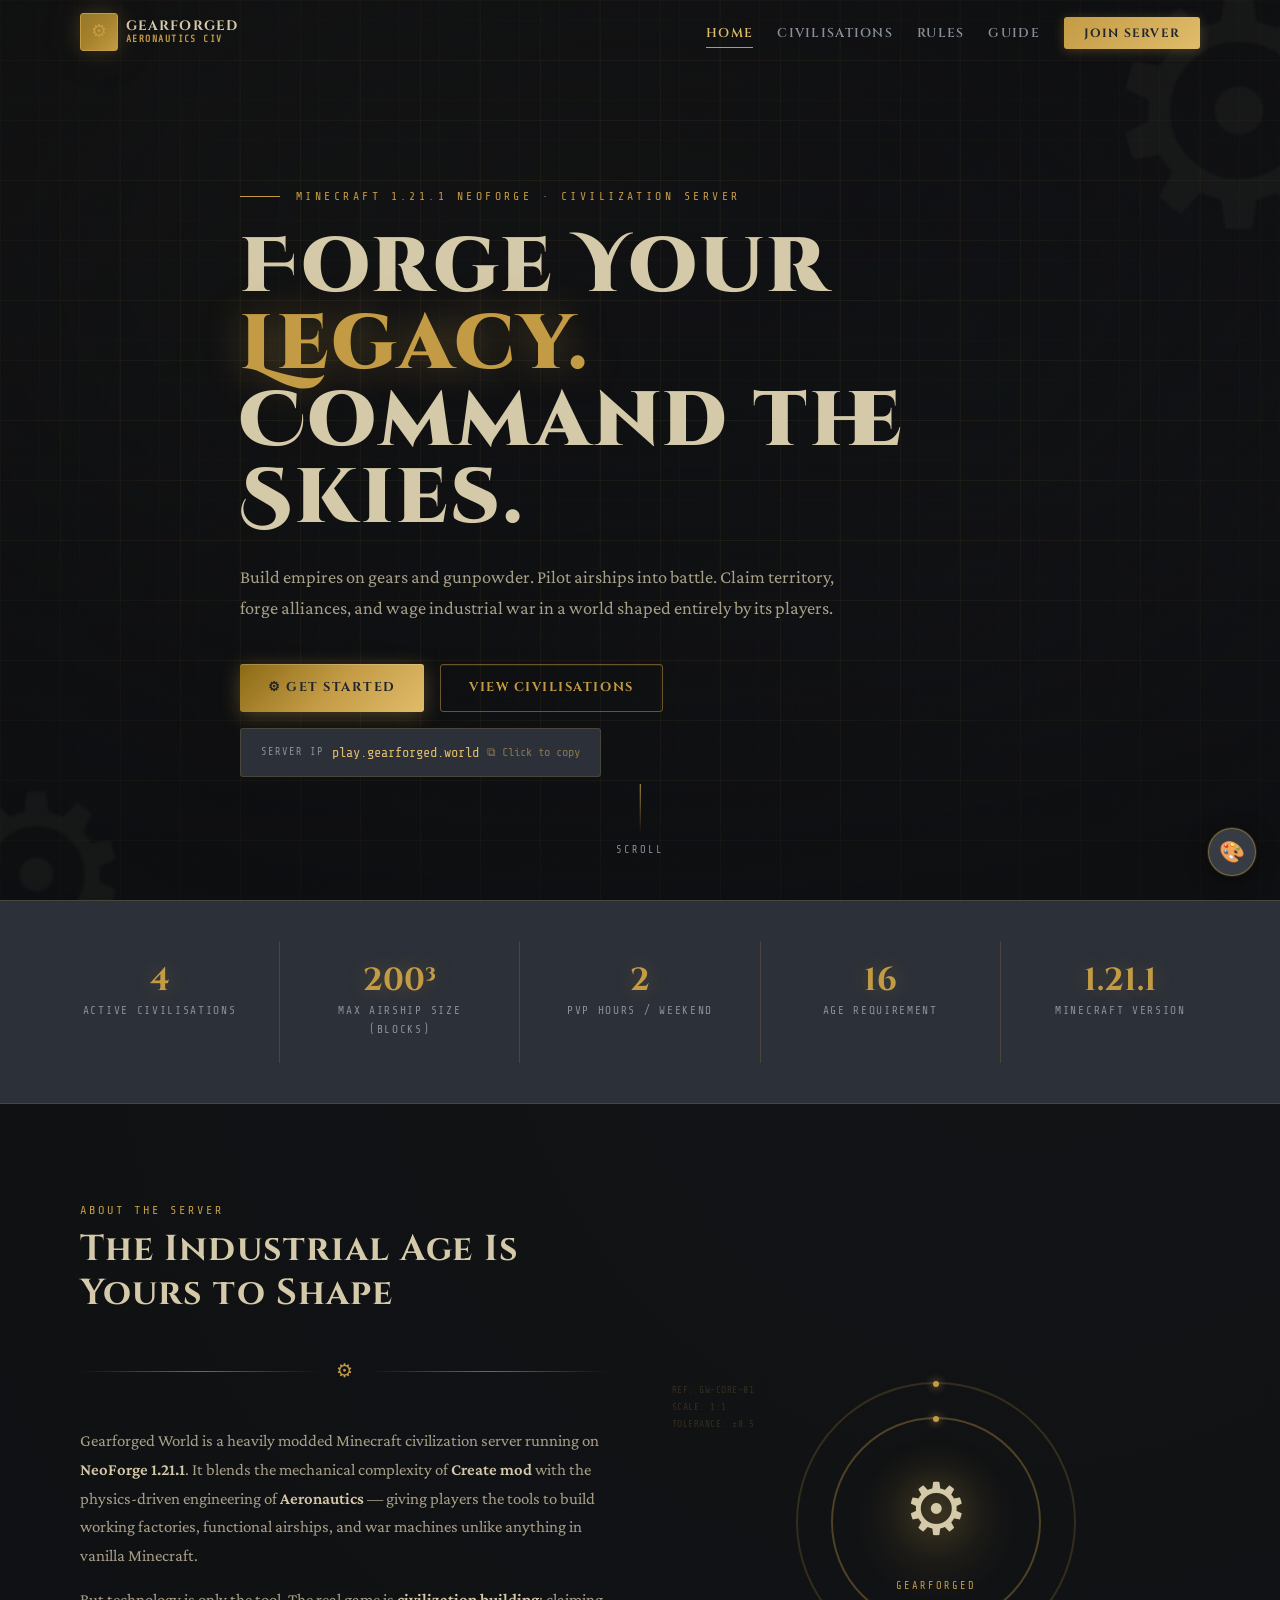
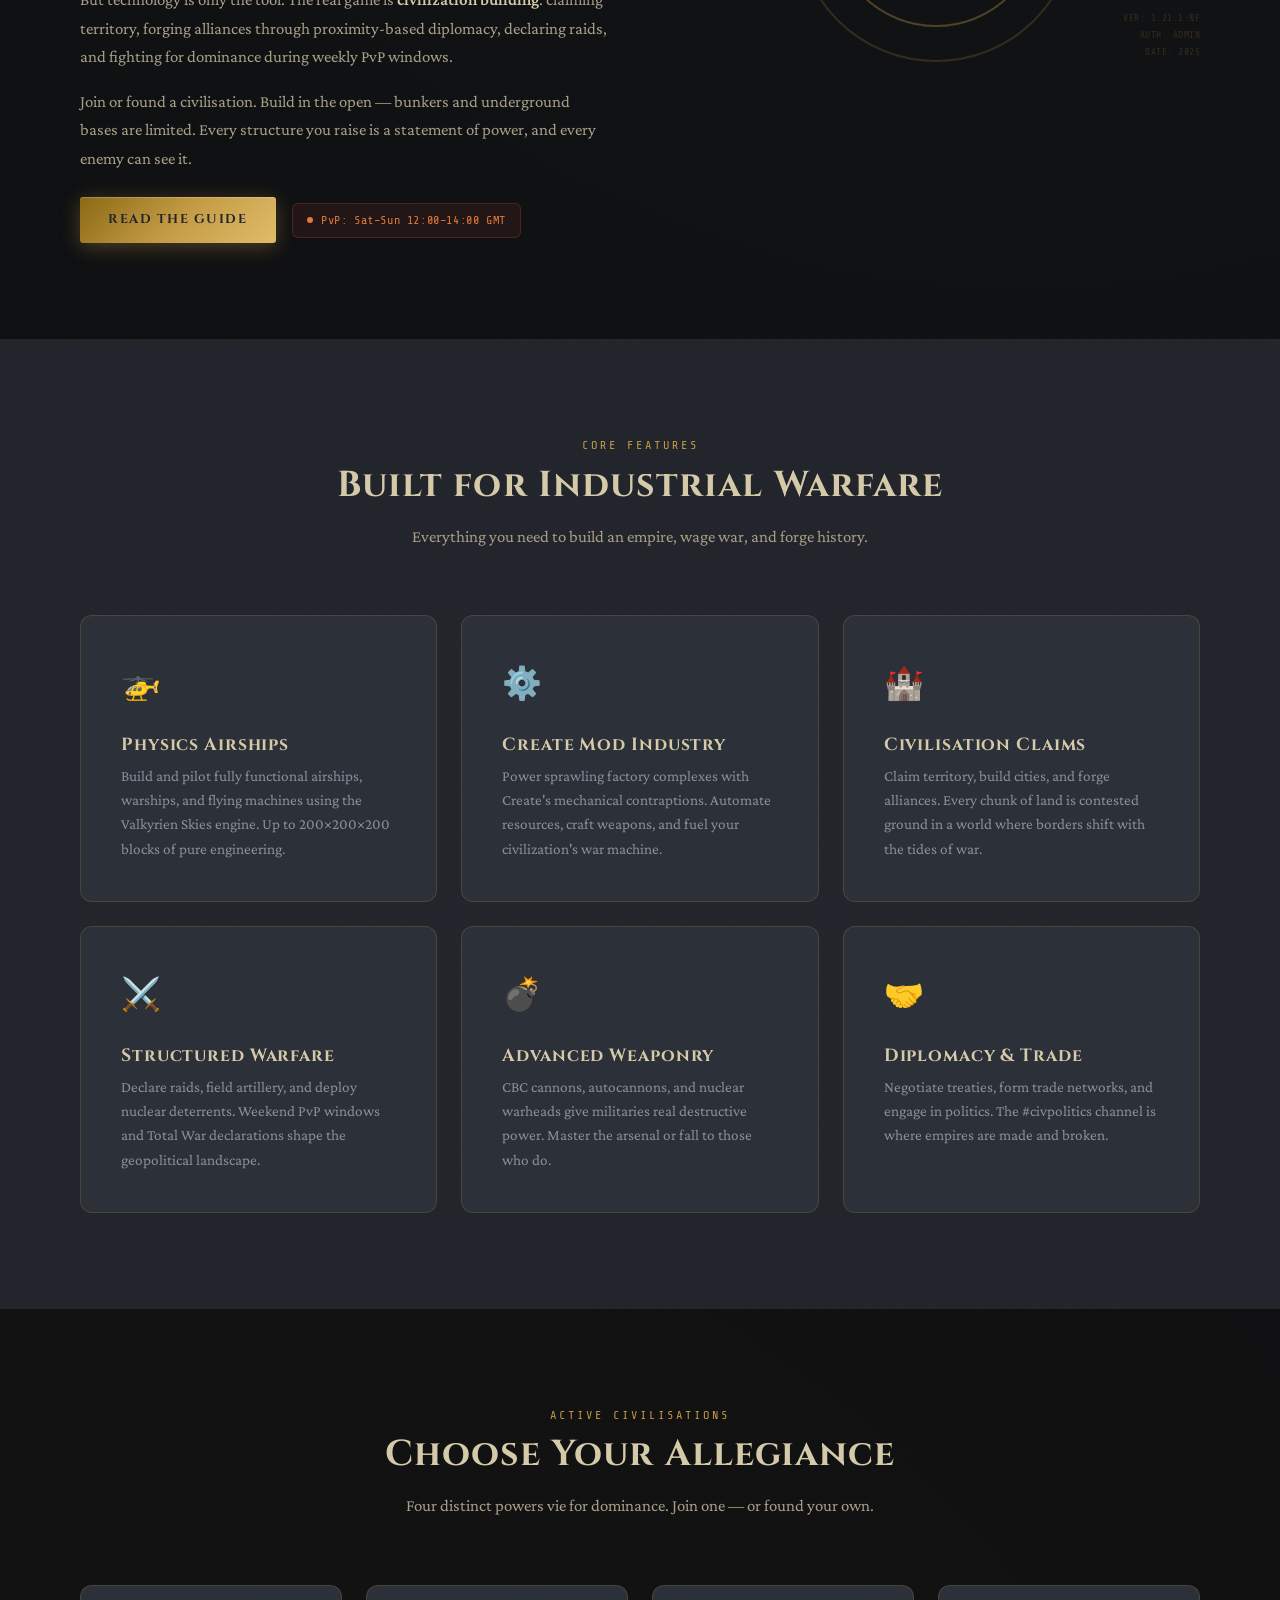
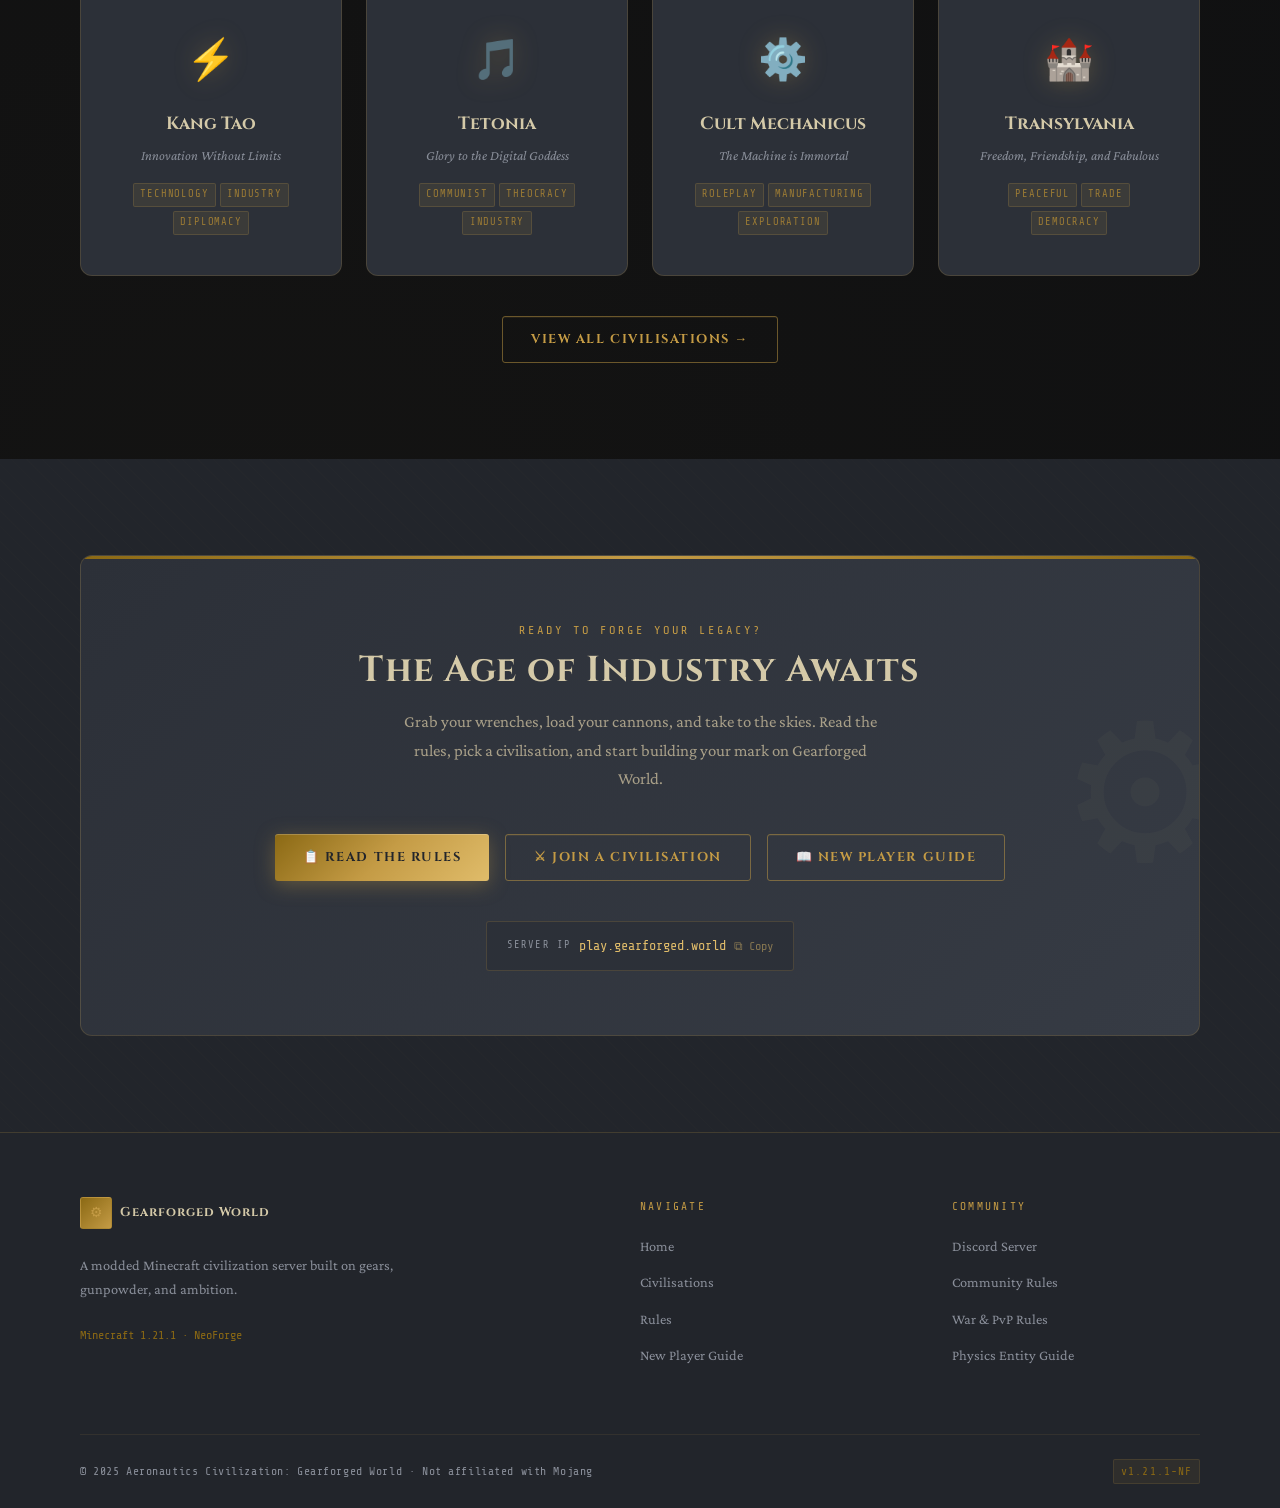
==== index.html @ 0f69bf46 "Fix civilization grid layout, view switching, and loading screen spinner bug" ====
<!doctype html>
<html lang="en">
  <head>
    <meta charset="UTF-8" />
    <meta name="viewport" content="width=device-width, initial-scale=1.0" />
    <meta
      name="description"
      content="Aeronautics Civilization: Gearforged World — A modded Minecraft server where empires rise on gears and gunpowder. Build airships, forge alliances, wage war."
    />
    <meta property="og:title" content="Gearforged World — Forge Your Legacy" />
    <meta
      property="og:description"
      content="A modded Minecraft civilization server. Build airships, claim territory, and shape the industrial age."
    />
    <title>Gearforged World — Forge Your Legacy</title>
    <link rel="stylesheet" href="css/style.css" />
    <style>
      /* =====================================================
       HOME-SPECIFIC STYLES
       ===================================================== */

      /* About section layout */
      .about-grid {
        display: grid;
        grid-template-columns: 1fr 1fr;
        gap: var(--space-2xl);
        align-items: center;
      }

      .about-text p {
        margin-bottom: var(--space-md);
      }

      .about-visual {
        position: relative;
        display: flex;
        align-items: center;
        justify-content: center;
      }

      /* Server emblem / logo placeholder */
      .server-emblem {
        width: 280px;
        height: 280px;
        position: relative;
      }

      .server-emblem__ring {
        width: 100%;
        height: 100%;
        border-radius: 50%;
        border: 2px solid var(--border);
        position: absolute;
        top: 0;
        left: 0;
        animation: emblemRotate 20s linear infinite;
      }

      .server-emblem__ring--outer {
        border-color: rgba(196, 155, 69, 0.2);
      }

      .server-emblem__ring--inner {
        width: 75%;
        height: 75%;
        top: 12.5%;
        left: 12.5%;
        border-color: rgba(196, 155, 69, 0.35);
        animation-direction: reverse;
        animation-duration: 14s;
      }

      /* Decorative tick marks on the ring */
      .server-emblem__ring::before {
        content: "";
        position: absolute;
        top: -3px;
        left: 50%;
        transform: translateX(-50%);
        width: 6px;
        height: 6px;
        border-radius: 50%;
        background: var(--brass);
        box-shadow: 0 0 8px var(--brass);
      }

      @keyframes emblemRotate {
        from {
          transform: rotate(0deg);
        }
        to {
          transform: rotate(360deg);
        }
      }

      .server-emblem__core {
        position: absolute;
        inset: 20%;
        background: radial-gradient(
          circle,
          rgba(196, 155, 69, 0.12) 0%,
          transparent 70%
        );
        border-radius: 50%;
        display: flex;
        align-items: center;
        justify-content: center;
        flex-direction: column;
        gap: var(--space-sm);
      }

      .server-emblem__icon {
        font-size: 4.5rem;
        filter: drop-shadow(0 0 20px rgba(196, 155, 69, 0.5));
        animation: iconFloat 4s ease-in-out infinite;
      }

      @keyframes iconFloat {
        0%,
        100% {
          transform: translateY(0);
        }
        50% {
          transform: translateY(-8px);
        }
      }

      .server-emblem__label {
        font-family: var(--font-mono);
        font-size: 0.65rem;
        letter-spacing: 0.2em;
        color: var(--brass);
        text-transform: uppercase;
      }

      /* Logo img if available */
      .logo-img-wrapper {
        position: absolute;
        inset: 20%;
        border-radius: 50%;
        overflow: hidden;
        display: none; /* shown via JS if logo.png is available */
      }

      .logo-img-wrapper img {
        width: 100%;
        height: 100%;
        object-fit: contain;
      }

      /* Blueprint background decoration */
      .blueprint-corner {
        position: absolute;
        font-family: var(--font-mono);
        font-size: 0.6rem;
        color: rgba(196, 155, 69, 0.2);
        letter-spacing: 0.05em;
        line-height: 1.8;
      }

      .blueprint-corner--tl {
        top: 0;
        left: 0;
        text-align: left;
      }
      .blueprint-corner--br {
        bottom: 0;
        right: 0;
        text-align: right;
      }

      /* CTA banner */
      .cta-banner {
        background: linear-gradient(135deg, var(--iron-mid), var(--iron-light));
        border: 1px solid var(--border);
        border-radius: var(--radius-lg);
        padding: var(--space-2xl);
        text-align: center;
        position: relative;
        overflow: hidden;
      }

      .cta-banner::before {
        content: "";
        position: absolute;
        top: 0;
        left: 0;
        right: 0;
        height: 3px;
        background: linear-gradient(
          90deg,
          var(--brass-dark),
          var(--brass),
          var(--brass-dark)
        );
      }

      .cta-banner__gear {
        position: absolute;
        font-size: 12rem;
        opacity: 0.03;
        right: -2rem;
        top: 50%;
        transform: translateY(-50%);
        pointer-events: none;
      }

      .cta-banner h2 {
        margin-bottom: var(--space-md);
      }
      .cta-banner p {
        margin: 0 auto var(--space-xl);
        max-width: 55ch;
      }

      .cta-actions {
        display: flex;
        gap: var(--space-md);
        justify-content: center;
        flex-wrap: wrap;
      }

      /* PvP time card */
      .pvp-badge {
        display: inline-flex;
        align-items: center;
        gap: var(--space-sm);
        background: rgba(139, 58, 42, 0.15);
        border: 1px solid rgba(139, 58, 42, 0.4);
        border-radius: var(--radius-md);
        padding: 0.4rem 0.9rem;
        font-family: var(--font-mono);
        font-size: 0.75rem;
        color: #e07b39;
        letter-spacing: 0.05em;
      }

      .pvp-badge::before {
        content: "";
        width: 6px;
        height: 6px;
        border-radius: 50%;
        background: #e07b39;
        animation: pvpPulse 1.5s ease-in-out infinite;
      }

      @keyframes pvpPulse {
        0%,
        100% {
          opacity: 1;
          box-shadow: 0 0 0 0 rgba(224, 123, 57, 0.4);
        }
        50% {
          opacity: 0.7;
          box-shadow: 0 0 0 6px rgba(224, 123, 57, 0);
        }
      }

      /* About grid responsive */
      @media (max-width: 900px) {
        .about-grid {
          grid-template-columns: 1fr;
        }

        .about-visual {
          order: -1;
        }

        .server-emblem {
          width: 200px;
          height: 200px;
        }
      }
    </style>
  </head>

  <body>
    <!-- =====================================================
       NAVIGATION
       ===================================================== -->
    <nav class="nav" role="navigation" aria-label="Main navigation">
      <div class="container nav__inner">
        <a
          href="index.html"
          class="nav__logo"
          aria-label="Gearforged World Home"
        >
          <div class="nav__logo-emblem" aria-hidden="true">⚙</div>
          <div class="nav__logo-text">
            Gearforged
            <span class="nav__logo-sub">Aeronautics Civ</span>
          </div>
        </a>

        <ul class="nav__links" role="list">
          <li><a href="index.html" class="nav__link">Home</a></li>
          <li><a href="civs.html" class="nav__link">Civilisations</a></li>
          <li><a href="rules.html" class="nav__link">Rules</a></li>
          <li><a href="guide.html" class="nav__link">Guide</a></li>
          <li>
            <a
              href="#"
              class="nav__cta nav__link"
              data-copy-ip="play.gearforged.world"
              >Join Server</a
            >
          </li>
        </ul>

        <button
          class="nav__hamburger"
          aria-label="Toggle mobile menu"
          aria-expanded="false"
        >
          <span></span><span></span><span></span>
        </button>
      </div>
    </nav>

    <!-- Mobile Menu -->
    <div class="nav__mobile" role="menu" aria-label="Mobile navigation">
      <ul
        role="list"
        style="
          list-style: none;
          display: flex;
          flex-direction: column;
          gap: 0.5rem;
        "
      >
        <li><a href="index.html" class="nav__link">Home</a></li>
        <li><a href="civs.html" class="nav__link">Civilisations</a></li>
        <li><a href="rules.html" class="nav__link">Rules</a></li>
        <li><a href="guide.html" class="nav__link">Guide</a></li>
      </ul>
      <a
        href="#"
        class="btn btn--primary"
        data-copy-ip="play.gearforged.world"
        style="margin-top: 0.5rem; width: fit-content"
      >
        ⚙ Join Server
      </a>
    </div>

    <!-- =====================================================
       HERO SECTION
       ===================================================== -->
    <section class="hero" aria-label="Hero section">
      <!-- Animated background -->
      <div class="hero__bg" aria-hidden="true"></div>

      <!-- Decorative gear silhouettes -->
      <div class="hero__gear hero__gear--1" aria-hidden="true">⚙</div>
      <div class="hero__gear hero__gear--2" aria-hidden="true">⚙</div>

      <div class="container">
        <div class="hero__content">
          <span class="hero__eyebrow"
            >Minecraft 1.21.1 NeoForge · Civilization Server</span
          >

          <h1 class="hero__title display-title">
            Forge Your
            <span class="line-brass">Legacy.</span>
            Command the Skies.
          </h1>

          <p class="hero__subtitle">
            Build empires on gears and gunpowder. Pilot airships into battle.
            Claim territory, forge alliances, and wage industrial war in a world
            shaped entirely by its players.
          </p>

          <div class="hero__actions">
            <a href="guide.html" class="btn btn--primary">⚙ Get Started</a>
            <a href="civs.html" class="btn btn--secondary"
              >View Civilisations</a
            >
          </div>

          <div
            class="hero__ip"
            data-copy-ip="play.gearforged.world"
            role="button"
            tabindex="0"
            aria-label="Click to copy server IP"
          >
            <span class="hero__ip-label">Server IP</span>
            play.gearforged.world
            <span style="opacity: 0.5; font-size: 0.75rem"
              >⧉ Click to copy</span
            >
          </div>
        </div>
      </div>

      <!-- Scroll indicator -->
      <div class="hero__scroll" aria-hidden="true">
        <div class="hero__scroll-line"></div>
        <span>Scroll</span>
      </div>
    </section>

    <!-- =====================================================
       STATS BAR
       ===================================================== -->
    <div class="stats-bar" aria-label="Server statistics">
      <div class="container--wide">
        <div class="stats-bar__grid">
          <div class="stats-bar__item">
            <span class="stats-bar__value" data-counter="4" data-suffix=""
              >4</span
            >
            <span class="stats-bar__label">Active Civilisations</span>
          </div>
          <div class="stats-bar__item">
            <span class="stats-bar__value" data-counter="200" data-suffix="³"
              >200³</span
            >
            <span class="stats-bar__label">Max Airship Size (blocks)</span>
          </div>
          <div class="stats-bar__item">
            <span class="stats-bar__value" data-counter="2" data-suffix=""
              >2</span
            >
            <span class="stats-bar__label">PvP Hours / Weekend</span>
          </div>
          <div class="stats-bar__item">
            <span class="stats-bar__value" data-counter="16">16+</span>
            <span class="stats-bar__label">Age Requirement</span>
          </div>
          <div class="stats-bar__item">
            <span class="stats-bar__value" data-counter="1" data-suffix=".21.1"
              >1.21.1</span
            >
            <span class="stats-bar__label">Minecraft Version</span>
          </div>
        </div>
      </div>
    </div>

    <!-- =====================================================
       ABOUT SECTION
       ===================================================== -->
    <section class="section" id="about" aria-labelledby="about-heading">
      <div class="container">
        <div class="about-grid">
          <div class="about-text reveal">
            <span class="section-eyebrow">About the Server</span>
            <h2 id="about-heading">The Industrial Age Is Yours to Shape</h2>
            <div class="brass-divider">
              <span class="brass-divider-icon">⚙</span>
            </div>
            <p>
              Gearforged World is a heavily modded Minecraft civilization server
              running on
              <strong>NeoForge 1.21.1</strong>. It blends the mechanical
              complexity of <strong>Create mod</strong> with the physics-driven
              engineering of <strong>Aeronautics</strong> — giving players the
              tools to build working factories, functional airships, and war
              machines unlike anything in vanilla Minecraft.
            </p>
            <p>
              But technology is only the tool. The real game is
              <strong>civilization building</strong>: claiming territory,
              forging alliances through proximity-based diplomacy, declaring
              raids, and fighting for dominance during weekly PvP windows.
            </p>
            <p>
              Join or found a civilisation. Build in the open — bunkers and
              underground bases are limited. Every structure you raise is a
              statement of power, and every enemy can see it.
            </p>
            <div
              style="
                display: flex;
                gap: var(--space-md);
                flex-wrap: wrap;
                margin-top: var(--space-lg);
                align-items: center;
              "
            >
              <a href="guide.html" class="btn btn--primary">Read the Guide</a>
              <span class="pvp-badge">PvP: Sat–Sun 12:00–14:00 GMT</span>
            </div>
          </div>

          <div class="about-visual reveal">
            <!-- Logo placeholder — replaces with img if logo.png exists -->
            <div
              class="server-emblem"
              role="img"
              aria-label="Gearforged World emblem"
            >
              <div
                class="server-emblem__ring server-emblem__ring--outer"
                aria-hidden="true"
              ></div>
              <div
                class="server-emblem__ring server-emblem__ring--inner"
                aria-hidden="true"
              ></div>
              <div class="server-emblem__core">
                <!-- Try to load logo.png; fallback to text emblem -->
                <div class="logo-img-wrapper" id="logo-img-wrapper">
                  <img
                    src="assets/images/logo.png"
                    alt="Gearforged World Logo"
                    id="logo-img"
                  />
                </div>
                <span class="server-emblem__icon" aria-hidden="true">⚙</span>
                <span class="server-emblem__label">Gearforged</span>
              </div>
            </div>

            <!-- Blueprint corner annotations -->
            <div
              class="blueprint-corner blueprint-corner--tl"
              aria-hidden="true"
            >
              REF: GW-CORE-01<br />
              SCALE: 1:1<br />
              TOLERANCE: ±0.5
            </div>
            <div
              class="blueprint-corner blueprint-corner--br"
              aria-hidden="true"
            >
              VER: 1.21.1-NF<br />
              AUTH: ADMIN<br />
              DATE: 2025
            </div>
          </div>
        </div>
      </div>
    </section>

    <!-- =====================================================
       FEATURES GRID
       ===================================================== -->
    <section class="section section--dark" aria-labelledby="features-heading">
      <div class="container">
        <div class="section-header reveal">
          <span class="section-eyebrow">Core Features</span>
          <h2 id="features-heading">Built for Industrial Warfare</h2>
          <p style="margin: 0 auto">
            Everything you need to build an empire, wage war, and forge history.
          </p>
        </div>

        <div
          class="features-grid"
          id="features-grid"
          aria-label="Server features"
        >
          <!-- Populated from server-data.json via JS below -->
          <!-- Fallback static content for no-JS -->
          <noscript>
            <div class="feature-card">
              <span class="feature-card__icon">🚁</span>
              <h3 class="feature-card__title">Physics Airships</h3>
              <p class="feature-card__desc">
                Build and pilot functional airships up to 200³ blocks.
              </p>
            </div>
          </noscript>
        </div>
      </div>
    </section>

    <!-- =====================================================
       CIVILISATIONS PREVIEW
       ===================================================== -->
    <section class="section" aria-labelledby="civs-heading">
      <div class="container">
        <div class="section-header reveal">
          <span class="section-eyebrow">Active Civilisations</span>
          <h2 id="civs-heading">Choose Your Allegiance</h2>
          <p style="margin: 0 auto">
            Four distinct powers vie for dominance. Join one — or found your
            own.
          </p>
        </div>

        <div
          class="civs-preview"
          id="civs-preview"
          aria-label="Civilisation preview"
        >
          <!-- Populated via JS -->
        </div>

        <div
          style="text-align: center; margin-top: var(--space-xl)"
          class="reveal"
        >
          <a href="civs.html" class="btn btn--secondary"
            >View All Civilisations →</a
          >
        </div>
      </div>
    </section>

    <!-- =====================================================
       CTA BANNER
       ===================================================== -->
    <section class="section section--dark" aria-label="Call to action">
      <div class="container reveal">
        <div class="cta-banner">
          <div class="cta-banner__gear" aria-hidden="true">⚙</div>
          <span class="section-eyebrow">Ready to Forge Your Legacy?</span>
          <h2>The Age of Industry Awaits</h2>
          <p>
            Grab your wrenches, load your cannons, and take to the skies. Read
            the rules, pick a civilisation, and start building your mark on
            Gearforged World.
          </p>
          <div class="cta-actions">
            <a href="rules.html" class="btn btn--primary">📋 Read the Rules</a>
            <a href="civs.html" class="btn btn--secondary"
              >⚔ Join a Civilisation</a
            >
            <a href="guide.html" class="btn btn--secondary"
              >📖 New Player Guide</a
            >
          </div>
          <div style="margin-top: var(--space-xl)">
            <div
              class="hero__ip"
              data-copy-ip="play.gearforged.world"
              role="button"
              tabindex="0"
              style="margin: 0 auto; display: inline-flex"
              aria-label="Click to copy server IP"
            >
              <span class="hero__ip-label">Server IP</span>
              play.gearforged.world
              <span style="opacity: 0.5; font-size: 0.75rem">⧉ Copy</span>
            </div>
          </div>
        </div>
      </div>
    </section>

    <!-- =====================================================
       FOOTER
       ===================================================== -->
    <footer class="footer" role="contentinfo">
      <div class="container">
        <div class="footer__grid">
          <div class="footer__brand">
            <a
              href="index.html"
              class="footer__logo"
              aria-label="Gearforged World Home"
            >
              <div class="footer__logo-emblem" aria-hidden="true">⚙</div>
              <span class="footer__logo-text">Gearforged World</span>
            </a>
            <p>
              A modded Minecraft civilization server built on gears, gunpowder,
              and ambition.
            </p>
            <p
              style="
                font-family: var(--font-mono);
                font-size: 0.75rem;
                color: var(--brass-dark);
              "
            >
              Minecraft 1.21.1 · NeoForge
            </p>
          </div>

          <nav aria-label="Footer navigation">
            <div class="footer__col-title">Navigate</div>
            <ul class="footer__links">
              <li><a href="index.html">Home</a></li>
              <li><a href="civs.html">Civilisations</a></li>
              <li><a href="rules.html">Rules</a></li>
              <li><a href="guide.html">New Player Guide</a></li>
            </ul>
          </nav>

          <div>
            <div class="footer__col-title">Community</div>
            <ul class="footer__links">
              <li>
                <a
                  href="https://discord.gg/gearforged"
                  target="_blank"
                  rel="noopener"
                  >Discord Server</a
                >
              </li>
              <li><a href="rules.html#cat-discord">Community Rules</a></li>
              <li><a href="rules.html#cat-war">War & PvP Rules</a></li>
              <li><a href="guide.html#physics">Physics Entity Guide</a></li>
            </ul>
          </div>
        </div>

        <div class="footer__bottom">
          <span class="footer__copyright">
            © 2025 Aeronautics Civilization: Gearforged World · Not affiliated
            with Mojang
          </span>
          <span class="footer__version">v1.21.1-NF</span>
        </div>
      </div>
    </footer>

    <!-- Scripts — theme MUST load first to prevent colour flash -->
    <script src="js/theme.js"></script>
    <script src="js/main.js"></script>
    <script>
      // =========================================================
      // HOME-SPECIFIC: Load features + civ previews from JSON
      // =========================================================
      (async () => {
        try {
          const res = await fetch("data/server-data.json");
          const data = await res.json();

          // --- Features grid ---
          const grid = document.getElementById("features-grid");
          if (grid) {
            grid.innerHTML = ""; // Clear fallback
            data.features.forEach((feat, i) => {
              const card = document.createElement("div");
              card.className = "feature-card reveal";
              card.style.transitionDelay = `${i * 0.08}s`;
              card.innerHTML = `
              <span class="feature-card__icon" aria-hidden="true">${feat.icon}</span>
              <h3 class="feature-card__title">${feat.title}</h3>
              <p class="feature-card__desc">${feat.description}</p>
            `;
              grid.appendChild(card);
            });
          }

          // --- Civ previews ---
          const preview = document.getElementById("civs-preview");
          if (preview) {
            data.civilizations.forEach((civ, i) => {
              const tagsHtml = (civ.tags || [])
                .slice(0, 3)
                .map((t) => `<span class="tag">${t}</span>`)
                .join("");
              const card = document.createElement("a");
              card.href = `civs.html#civ-${civ.id}`;
              card.className = "civ-preview-card reveal";
              card.style.transitionDelay = `${i * 0.1}s`;
              card.style.textDecoration = "none";
              card.innerHTML = `
              <div class="civ-preview-card__glow" style="background:linear-gradient(90deg,${civ.accentColor},${civ.color})"></div>
              <span class="civ-preview-card__emblem" aria-hidden="true">${civ.emblem}</span>
              <div class="civ-preview-card__name">${civ.name}</div>
              <div class="civ-preview-card__tagline">${civ.tagline}</div>
              <div class="civ-preview-card__tags">${tagsHtml}</div>
            `;
              preview.appendChild(card);
            });
          }

          // Re-run reveal observer for dynamically added elements
          const newRevealEls = document.querySelectorAll(
            ".reveal:not([data-observed])",
          );
          newRevealEls.forEach((el) => el.setAttribute("data-observed", "1"));
          // Trigger IntersectionObserver manually
          if (window.IntersectionObserver) {
            const obs = new IntersectionObserver(
              (entries) => {
                entries.forEach((entry) => {
                  if (entry.isIntersecting) {
                    entry.target.classList.add("visible");
                    obs.unobserve(entry.target);
                  }
                });
              },
              { threshold: 0.1, rootMargin: "0px 0px -40px 0px" },
            );
            newRevealEls.forEach((el) => obs.observe(el));
          }

          // Check if logo.png exists
          const logoImg = document.getElementById("logo-img");
          const logoWrapper = document.getElementById("logo-img-wrapper");
          const emblemIcon = document.querySelector(".server-emblem__icon");
          const emblemLabel = document.querySelector(".server-emblem__label");
          if (logoImg && logoWrapper) {
            logoImg.addEventListener("load", () => {
              logoWrapper.style.display = "block";
              if (emblemIcon) emblemIcon.style.display = "none";
              if (emblemLabel) emblemLabel.style.display = "none";
            });
            logoImg.addEventListener("error", () => {
              logoWrapper.style.display = "none";
            });
          }
        } catch (err) {
          console.error("Failed to load homepage data:", err);
        }
      })();
    </script>
  </body>
</html>
---- css/style.css ----
/* ============================================================
   GEARFORGED WORLD — Main Stylesheet
   Aesthetic: Dark Industrial / Steampunk / Dieselpunk
   Primary Accent: Brass #C49B45
   ============================================================ */

/* --- Google Fonts Import --- */
@import url("https://fonts.googleapis.com/css2?family=Cinzel+Decorative:wght@400;700;900&family=Cinzel:wght@400;600;700&family=Crimson+Pro:ital,wght@0,300;0,400;0,600;1,300;1,400&family=Share+Tech+Mono&display=swap");

/* ============================================================
   CSS CUSTOM PROPERTIES (Design Tokens)
   ============================================================ */
:root {
  /* --- Core Colours --- */
  --brass: #c49b45;
  --brass-light: #e0bc6a;
  --brass-dark: #8b6914;
  --brass-muted: #9a7a35;
  --copper: #b87333;
  --rust: #8b3a2a;
  --steel: #5a6472;
  --steel-light: #7a8898;
  --iron-dark: #1a1c20;
  --iron: #22252b;
  --iron-mid: #2c3038;
  --iron-light: #363b44;
  --soot: #0e0f11;
  --smoke: #4a4f5a;
  --ash: #8a8f9a;
  --parchment: #d4c9a8;
  --parchment-dim: #a89f88;

  /* --- Semantic Colours --- */
  --bg-primary: var(--soot);
  --bg-secondary: var(--iron);
  --bg-card: var(--iron-mid);
  --bg-elevated: var(--iron-light);
  --text-primary: var(--parchment);
  --text-secondary: var(--parchment-dim);
  --text-muted: var(--ash);
  --accent: var(--brass);
  --accent-glow: rgba(196, 155, 69, 0.35);
  --accent-glow-strong: rgba(196, 155, 69, 0.6);
  --border: rgba(196, 155, 69, 0.2);
  --border-strong: rgba(196, 155, 69, 0.5);

  /* --- Typography --- */
  --font-display: "Cinzel Decorative", serif;
  --font-heading: "Cinzel", serif;
  --font-body: "Crimson Pro", serif;
  --font-mono: "Share Tech Mono", monospace;

  /* --- Spacing --- */
  --space-xs: 0.25rem;
  --space-sm: 0.5rem;
  --space-md: 1rem;
  --space-lg: 1.5rem;
  --space-xl: 2.5rem;
  --space-2xl: 4rem;
  --space-3xl: 6rem;

  /* --- Radii --- */
  --radius-sm: 3px;
  --radius-md: 6px;
  --radius-lg: 12px;

  /* --- Transitions --- */
  --transition-fast: 150ms ease;
  --transition-base: 300ms ease;
  --transition-slow: 500ms ease;

  /* --- Shadows --- */
  --shadow-brass:
    0 0 20px rgba(196, 155, 69, 0.25), 0 0 60px rgba(196, 155, 69, 0.08);
  --shadow-card:
    0 4px 24px rgba(0, 0, 0, 0.5), 0 1px 0 rgba(196, 155, 69, 0.1) inset;
  --shadow-inset:
    inset 0 1px 0 rgba(196, 155, 69, 0.15), inset 0 -1px 0 rgba(0, 0, 0, 0.3);

  /* --- Nav height --- */
  --nav-height: 64px;
}

/* ============================================================
   RESET & BASE
   ============================================================ */
*,
*::before,
*::after {
  box-sizing: border-box;
  margin: 0;
  padding: 0;
}

html {
  scroll-behavior: smooth;
  font-size: 16px;
}

body {
  background-color: var(--bg-primary);
  color: var(--text-primary);
  font-family: var(--font-body);
  font-size: 1.05rem;
  line-height: 1.7;
  overflow-x: hidden;
  /* Subtle riveted metal texture via repeating gradients */
  background-image:
    radial-gradient(
      circle at 20% 80%,
      rgba(196, 155, 69, 0.03) 0%,
      transparent 50%
    ),
    radial-gradient(
      circle at 80% 20%,
      rgba(90, 100, 114, 0.05) 0%,
      transparent 50%
    );
}

/* Riveted metal panel texture overlay */
body::before {
  content: "";
  position: fixed;
  inset: 0;
  background-image:
    repeating-linear-gradient(
      0deg,
      transparent,
      transparent 39px,
      rgba(196, 155, 69, 0.03) 39px,
      rgba(196, 155, 69, 0.03) 40px
    ),
    repeating-linear-gradient(
      90deg,
      transparent,
      transparent 39px,
      rgba(196, 155, 69, 0.03) 39px,
      rgba(196, 155, 69, 0.03) 40px
    );
  pointer-events: none;
  z-index: 0;
}

/* Ensure content sits above texture */
body > * {
  position: relative;
  z-index: 1;
}

/* ============================================================
   SCROLLBAR
   ============================================================ */
::-webkit-scrollbar {
  width: 8px;
}
::-webkit-scrollbar-track {
  background: var(--iron);
}
::-webkit-scrollbar-thumb {
  background: var(--brass-dark);
  border-radius: 4px;
}
::-webkit-scrollbar-thumb:hover {
  background: var(--brass);
}

/* ============================================================
   TYPOGRAPHY
   ============================================================ */
h1,
h2,
h3,
h4,
h5,
h6 {
  font-family: var(--font-heading);
  color: var(--text-primary);
  line-height: 1.2;
  letter-spacing: 0.03em;
}

.display-title {
  font-family: var(--font-display);
  letter-spacing: 0.05em;
}

h1 {
  font-size: clamp(2rem, 5vw, 3.5rem);
}
h2 {
  font-size: clamp(1.5rem, 3vw, 2.25rem);
}
h3 {
  font-size: clamp(1.1rem, 2vw, 1.5rem);
}
h4 {
  font-size: 1.1rem;
}

p {
  color: var(--text-secondary);
  max-width: 70ch;
}

a {
  color: var(--brass);
  text-decoration: none;
  transition: color var(--transition-fast);
}
a:hover {
  color: var(--brass-light);
}

strong {
  color: var(--text-primary);
  font-weight: 600;
}
code {
  font-family: var(--font-mono);
  background: var(--iron-light);
  padding: 0.1em 0.4em;
  border-radius: var(--radius-sm);
  font-size: 0.9em;
  color: var(--brass-light);
}

/* Brass accent text */
.accent {
  color: var(--accent);
}
.accent-glow {
  color: var(--brass-light);
  text-shadow: 0 0 20px var(--accent-glow-strong);
}

/* ============================================================
   LAYOUT UTILITIES
   ============================================================ */
.container {
  max-width: 1200px;
  margin: 0 auto;
  padding: 0 var(--space-xl);
}

.container--wide {
  max-width: 1400px;
  margin: 0 auto;
  padding: 0 var(--space-xl);
}

.section {
  padding: var(--space-3xl) 0;
}

.section--dark {
  background: var(--bg-secondary);
  position: relative;
}

.section--dark::before {
  content: "";
  position: absolute;
  inset: 0;
  background: repeating-linear-gradient(
    45deg,
    transparent,
    transparent 10px,
    rgba(196, 155, 69, 0.01) 10px,
    rgba(196, 155, 69, 0.01) 11px
  );
  pointer-events: none;
}

.section-header {
  text-align: center;
  margin-bottom: var(--space-2xl);
}

.section-header h2 {
  margin-bottom: var(--space-md);
}

.section-eyebrow {
  font-family: var(--font-mono);
  font-size: 0.75rem;
  letter-spacing: 0.25em;
  text-transform: uppercase;
  color: var(--brass);
  display: block;
  margin-bottom: var(--space-sm);
}

/* Decorative divider */
.brass-divider {
  display: flex;
  align-items: center;
  gap: var(--space-md);
  margin: var(--space-xl) 0;
}

.brass-divider::before,
.brass-divider::after {
  content: "";
  flex: 1;
  height: 1px;
  background: linear-gradient(
    90deg,
    transparent,
    var(--brass-dark),
    transparent
  );
}

.brass-divider-icon {
  color: var(--brass);
  font-size: 1.2rem;
}

/* ============================================================
   NAVIGATION
   ============================================================ */
.nav {
  position: fixed;
  top: 0;
  left: 0;
  right: 0;
  height: var(--nav-height);
  z-index: 1000;
  display: flex;
  align-items: center;
  transition:
    background var(--transition-base),
    backdrop-filter var(--transition-base);
}

.nav.scrolled {
  background: rgba(14, 15, 17, 0.9);
  backdrop-filter: blur(16px) saturate(180%);
  border-bottom: 1px solid var(--border);
  box-shadow: 0 4px 32px rgba(0, 0, 0, 0.4);
}

.nav__inner {
  display: flex;
  align-items: center;
  justify-content: space-between;
  width: 100%;
}

/* Logo */
.nav__logo {
  display: flex;
  align-items: center;
  gap: var(--space-sm);
  text-decoration: none;
}

.nav__logo-emblem {
  width: 38px;
  height: 38px;
  background: linear-gradient(135deg, var(--brass-dark), var(--brass));
  border-radius: var(--radius-sm);
  display: flex;
  align-items: center;
  justify-content: center;
  font-size: 1.1rem;
  border: 1px solid var(--brass);
  box-shadow: var(--shadow-brass);
  transition: box-shadow var(--transition-base);
  position: relative;
  overflow: hidden;
}

.nav__logo-emblem::after {
  content: "";
  position: absolute;
  inset: 0;
  background: linear-gradient(
    135deg,
    rgba(255, 255, 255, 0.1) 0%,
    transparent 50%
  );
}

.nav__logo:hover .nav__logo-emblem {
  box-shadow:
    0 0 25px rgba(196, 155, 69, 0.5),
    0 0 60px rgba(196, 155, 69, 0.15);
}

.nav__logo-text {
  font-family: var(--font-heading);
  font-size: 0.85rem;
  font-weight: 700;
  letter-spacing: 0.08em;
  text-transform: uppercase;
  color: var(--text-primary);
  line-height: 1.1;
}

.nav__logo-sub {
  font-family: var(--font-mono);
  font-size: 0.6rem;
  color: var(--brass);
  letter-spacing: 0.15em;
  text-transform: uppercase;
  display: block;
}

/* Nav links */
.nav__links {
  display: flex;
  align-items: center;
  gap: var(--space-lg);
  list-style: none;
}

.nav__link {
  font-family: var(--font-heading);
  font-size: 0.8rem;
  font-weight: 600;
  letter-spacing: 0.1em;
  text-transform: uppercase;
  color: var(--text-muted);
  text-decoration: none;
  padding: var(--space-xs) 0;
  position: relative;
  transition: color var(--transition-fast);
}

.nav__link::after {
  content: "";
  position: absolute;
  bottom: -2px;
  left: 0;
  right: 100%;
  height: 1px;
  background: var(--brass);
  transition: right var(--transition-base);
}

.nav__link:hover,
.nav__link.active {
  color: var(--brass-light);
}

.nav__link:hover::after,
.nav__link.active::after {
  right: 0;
}

/* Nav CTA */
.nav__cta {
  font-family: var(--font-heading);
  font-size: 0.75rem;
  letter-spacing: 0.1em;
  text-transform: uppercase;
  color: var(--iron) !important;
  background: linear-gradient(135deg, var(--brass), var(--brass-light));
  padding: 0.5rem 1.25rem;
  border-radius: var(--radius-sm);
  font-weight: 700;
  transition: all var(--transition-base) !important;
  box-shadow: 0 2px 12px rgba(196, 155, 69, 0.3);
}

.nav__cta:hover {
  box-shadow: 0 4px 24px rgba(196, 155, 69, 0.5) !important;
  transform: translateY(-1px);
}

.nav__cta::after {
  display: none !important;
}

/* Mobile hamburger */
.nav__hamburger {
  display: none;
  flex-direction: column;
  gap: 5px;
  background: none;
  border: none;
  cursor: pointer;
  padding: 4px;
}

.nav__hamburger span {
  display: block;
  width: 24px;
  height: 2px;
  background: var(--brass);
  border-radius: 2px;
  transition:
    transform var(--transition-base),
    opacity var(--transition-base);
}

.nav__hamburger.open span:nth-child(1) {
  transform: translateY(7px) rotate(45deg);
}
.nav__hamburger.open span:nth-child(2) {
  opacity: 0;
}
.nav__hamburger.open span:nth-child(3) {
  transform: translateY(-7px) rotate(-45deg);
}

/* Mobile nav menu */
.nav__mobile {
  display: none;
  position: fixed;
  top: var(--nav-height);
  left: 0;
  right: 0;
  background: rgba(14, 15, 17, 0.97);
  backdrop-filter: blur(20px);
  border-bottom: 1px solid var(--border);
  padding: var(--space-lg) var(--space-xl);
  z-index: 999;
  flex-direction: column;
  gap: var(--space-md);
}

.nav__mobile.open {
  display: flex;
}

.nav__mobile .nav__link {
  font-size: 0.95rem;
  padding: var(--space-sm) 0;
}

/* ============================================================
   BUTTONS
   ============================================================ */
.btn {
  display: inline-flex;
  align-items: center;
  gap: var(--space-sm);
  font-family: var(--font-heading);
  font-size: 0.8rem;
  font-weight: 700;
  letter-spacing: 0.12em;
  text-transform: uppercase;
  padding: 0.75rem 1.75rem;
  border-radius: var(--radius-sm);
  border: none;
  cursor: pointer;
  text-decoration: none;
  transition: all var(--transition-base);
  position: relative;
  overflow: hidden;
}

.btn::before {
  content: "";
  position: absolute;
  inset: 0;
  background: linear-gradient(
    135deg,
    rgba(255, 255, 255, 0.1) 0%,
    transparent 50%
  );
  opacity: 0;
  transition: opacity var(--transition-fast);
}

.btn:hover::before {
  opacity: 1;
}

/* Primary button - Brass */
.btn--primary {
  background: linear-gradient(
    135deg,
    var(--brass-dark),
    var(--brass),
    var(--brass-light)
  );
  color: var(--iron);
  box-shadow:
    0 4px 20px rgba(196, 155, 69, 0.35),
    inset 0 1px 0 rgba(255, 255, 255, 0.2);
}

.btn--primary:hover {
  color: var(--iron);
  transform: translateY(-2px);
  box-shadow:
    0 8px 32px rgba(196, 155, 69, 0.5),
    inset 0 1px 0 rgba(255, 255, 255, 0.2);
}

/* Secondary button - Ghost */
.btn--secondary {
  background: transparent;
  color: var(--brass);
  border: 1px solid var(--border-strong);
  box-shadow: inset 0 1px 0 rgba(196, 155, 69, 0.1);
}

.btn--secondary:hover {
  color: var(--brass-light);
  border-color: var(--brass);
  background: rgba(196, 155, 69, 0.08);
  transform: translateY(-2px);
  box-shadow:
    0 4px 20px rgba(196, 155, 69, 0.15),
    inset 0 1px 0 rgba(196, 155, 69, 0.1);
}

/* ============================================================
   CARDS
   ============================================================ */
.card {
  background: var(--bg-card);
  border: 1px solid var(--border);
  border-radius: var(--radius-lg);
  padding: var(--space-xl);
  position: relative;
  overflow: hidden;
  transition: all var(--transition-base);
  box-shadow: var(--shadow-card);
}

/* Riveted corner decoration */
.card::before {
  content: "";
  position: absolute;
  top: 0;
  left: 0;
  right: 0;
  height: 3px;
  background: linear-gradient(
    90deg,
    var(--brass-dark),
    var(--brass),
    var(--brass-dark)
  );
  opacity: 0;
  transition: opacity var(--transition-base);
}

.card:hover {
  border-color: var(--border-strong);
  transform: translateY(-4px);
  box-shadow:
    0 12px 40px rgba(0, 0, 0, 0.5),
    0 0 30px rgba(196, 155, 69, 0.1);
}

.card:hover::before {
  opacity: 1;
}

/* Glassmorphism variant */
.card--glass {
  background: rgba(44, 48, 56, 0.6);
  backdrop-filter: blur(20px) saturate(120%);
  border: 1px solid rgba(196, 155, 69, 0.15);
}

/* ============================================================
   HERO SECTION
   ============================================================ */
.hero {
  min-height: 100vh;
  display: flex;
  align-items: center;
  position: relative;
  overflow: hidden;
  padding-top: var(--nav-height);
}

/* Animated background grid / blueprint effect */
.hero__bg {
  position: absolute;
  inset: 0;
  background:
    linear-gradient(
      180deg,
      rgba(14, 15, 17, 0) 0%,
      rgba(14, 15, 17, 0.85) 100%
    ),
    linear-gradient(
      135deg,
      rgba(196, 155, 69, 0.04) 0%,
      transparent 50%,
      rgba(90, 100, 114, 0.06) 100%
    );
  z-index: 0;
}

/* Blueprint grid lines */
.hero__bg::before {
  content: "";
  position: absolute;
  inset: 0;
  background-image:
    linear-gradient(rgba(196, 155, 69, 0.06) 1px, transparent 1px),
    linear-gradient(90deg, rgba(196, 155, 69, 0.06) 1px, transparent 1px);
  background-size: 60px 60px;
  animation: blueprintShift 20s linear infinite;
}

/* Vignette */
.hero__bg::after {
  content: "";
  position: absolute;
  inset: 0;
  background: radial-gradient(
    ellipse at center,
    transparent 40%,
    rgba(14, 15, 17, 0.7) 100%
  );
}

@keyframes blueprintShift {
  0% {
    background-position:
      0 0,
      0 0;
  }
  100% {
    background-position:
      60px 60px,
      60px 60px;
  }
}

/* Floating gear decorations */
.hero__gear {
  position: absolute;
  opacity: 0.04;
  font-size: 20rem;
  line-height: 1;
  pointer-events: none;
  animation: gearSpin 60s linear infinite;
  z-index: 0;
  filter: blur(1px);
}

.hero__gear--1 {
  top: -5%;
  right: -8%;
  animation-duration: 80s;
}
.hero__gear--2 {
  bottom: -10%;
  left: -5%;
  font-size: 14rem;
  animation-direction: reverse;
  animation-duration: 55s;
}

@keyframes gearSpin {
  from {
    transform: rotate(0deg);
  }
  to {
    transform: rotate(360deg);
  }
}

.hero__content {
  position: relative;
  z-index: 1;
  max-width: 800px;
}

.hero__eyebrow {
  font-family: var(--font-mono);
  font-size: 0.72rem;
  letter-spacing: 0.3em;
  text-transform: uppercase;
  color: var(--brass);
  display: flex;
  align-items: center;
  gap: var(--space-md);
  margin-bottom: var(--space-lg);
  opacity: 0;
  animation: fadeUp 0.8s 0.2s ease forwards;
}

.hero__eyebrow::before {
  content: "";
  width: 40px;
  height: 1px;
  background: var(--brass);
}

.hero__title {
  font-family: var(--font-display);
  font-size: clamp(2.4rem, 6vw, 5rem);
  font-weight: 900;
  line-height: 1;
  letter-spacing: 0.04em;
  color: var(--text-primary);
  margin-bottom: var(--space-lg);
  opacity: 0;
  animation: fadeUp 0.8s 0.35s ease forwards;
}

.hero__title .line-brass {
  color: var(--brass);
  text-shadow: 0 0 40px rgba(196, 155, 69, 0.4);
  display: block;
}

.hero__subtitle {
  font-size: 1.15rem;
  color: var(--text-secondary);
  line-height: 1.7;
  margin-bottom: var(--space-xl);
  max-width: 60ch;
  opacity: 0;
  animation: fadeUp 0.8s 0.5s ease forwards;
}

.hero__actions {
  display: flex;
  gap: var(--space-md);
  flex-wrap: wrap;
  opacity: 0;
  animation: fadeUp 0.8s 0.65s ease forwards;
}

/* Server IP pill */
.hero__ip {
  display: inline-flex;
  align-items: center;
  gap: var(--space-sm);
  background: var(--iron-mid);
  border: 1px solid var(--border);
  border-radius: var(--radius-sm);
  padding: 0.75rem 1.25rem;
  font-family: var(--font-mono);
  font-size: 0.85rem;
  color: var(--brass-light);
  cursor: pointer;
  transition: all var(--transition-base);
  opacity: 0;
  animation: fadeUp 0.8s 0.8s ease forwards;
  margin-top: var(--space-md);
  width: fit-content;
}

.hero__ip:hover {
  border-color: var(--brass);
  background: rgba(196, 155, 69, 0.08);
  box-shadow: 0 0 20px rgba(196, 155, 69, 0.15);
}

.hero__ip-label {
  font-size: 0.65rem;
  color: var(--text-muted);
  letter-spacing: 0.1em;
  text-transform: uppercase;
}

/* Scroll indicator */
.hero__scroll {
  position: absolute;
  bottom: var(--space-xl);
  left: 50%;
  transform: translateX(-50%);
  display: flex;
  flex-direction: column;
  align-items: center;
  gap: var(--space-sm);
  color: var(--text-muted);
  font-family: var(--font-mono);
  font-size: 0.65rem;
  letter-spacing: 0.2em;
  text-transform: uppercase;
  animation: fadeIn 1s 1.5s ease both;
  z-index: 1;
}

.hero__scroll-line {
  width: 1px;
  height: 50px;
  background: linear-gradient(180deg, var(--brass), transparent);
  animation: scrollPulse 2s ease-in-out infinite;
}

@keyframes scrollPulse {
  0%,
  100% {
    opacity: 0.4;
    transform: scaleY(1);
  }
  50% {
    opacity: 1;
    transform: scaleY(1.1);
  }
}

/* ============================================================
   STATS BAR
   ============================================================ */
.stats-bar {
  background: var(--iron-mid);
  border-top: 1px solid var(--border);
  border-bottom: 1px solid var(--border);
  padding: var(--space-xl) 0;
}

.stats-bar__grid {
  display: grid;
  grid-template-columns: repeat(auto-fit, minmax(160px, 1fr));
  gap: 1px;
  background: var(--border);
}

.stats-bar__item {
  display: flex;
  flex-direction: column;
  align-items: center;
  padding: var(--space-lg);
  background: var(--iron-mid);
  text-align: center;
}

.stats-bar__value {
  font-family: var(--font-heading);
  font-size: 2rem;
  font-weight: 700;
  color: var(--brass);
  line-height: 1;
  margin-bottom: var(--space-xs);
  text-shadow: 0 0 20px rgba(196, 155, 69, 0.3);
}

.stats-bar__label {
  font-family: var(--font-mono);
  font-size: 0.7rem;
  letter-spacing: 0.15em;
  text-transform: uppercase;
  color: var(--text-muted);
}

/* ============================================================
   FEATURE CARDS GRID
   ============================================================ */
.features-grid {
  display: grid;
  grid-template-columns: repeat(auto-fit, minmax(300px, 1fr));
  gap: var(--space-lg);
}

.feature-card {
  background: var(--bg-card);
  border: 1px solid var(--border);
  border-radius: var(--radius-lg);
  padding: var(--space-xl);
  position: relative;
  overflow: hidden;
  transition: all var(--transition-base);
}

.feature-card__icon {
  font-size: 2rem;
  margin-bottom: var(--space-lg);
  display: block;
}

.feature-card__title {
  font-family: var(--font-heading);
  font-size: 1.1rem;
  font-weight: 700;
  color: var(--text-primary);
  margin-bottom: var(--space-sm);
  letter-spacing: 0.05em;
}

.feature-card__desc {
  font-size: 0.95rem;
  color: var(--text-muted);
  line-height: 1.6;
}

.feature-card::after {
  content: "";
  position: absolute;
  bottom: 0;
  left: 0;
  right: 0;
  height: 0;
  background: linear-gradient(180deg, transparent, rgba(196, 155, 69, 0.05));
  transition: height var(--transition-base);
}

.feature-card:hover {
  border-color: rgba(196, 155, 69, 0.4);
  transform: translateY(-4px);
  box-shadow:
    0 12px 40px rgba(0, 0, 0, 0.4),
    0 0 30px rgba(196, 155, 69, 0.08);
}

.feature-card:hover::after {
  height: 100%;
}

/* ============================================================
   CIVILIZATIONS SECTION (Homepage preview)
   ============================================================ */
.civs-preview {
  display: grid;
  grid-template-columns: repeat(auto-fit, minmax(260px, 1fr));
  gap: var(--space-lg);
}

.civ-preview-card {
  background: var(--bg-card);
  border: 1px solid var(--border);
  border-radius: var(--radius-lg);
  padding: var(--space-xl);
  text-align: center;
  position: relative;
  overflow: hidden;
  cursor: pointer;
  transition: all var(--transition-base);
}

.civ-preview-card__glow {
  position: absolute;
  top: 0;
  left: 0;
  right: 0;
  height: 3px;
  opacity: 0;
  transition: opacity var(--transition-base);
}

.civ-preview-card:hover .civ-preview-card__glow {
  opacity: 1;
}

.civ-preview-card__emblem {
  font-size: 2.5rem;
  margin-bottom: var(--space-md);
  display: block;
  filter: drop-shadow(0 0 12px rgba(196, 155, 69, 0.3));
}

.civ-preview-card__name {
  font-family: var(--font-heading);
  font-size: 1.1rem;
  font-weight: 700;
  color: var(--text-primary);
  margin-bottom: var(--space-xs);
}

.civ-preview-card__tagline {
  font-size: 0.85rem;
  color: var(--text-muted);
  font-style: italic;
  margin-bottom: var(--space-md);
}

.civ-preview-card__tags {
  display: flex;
  gap: var(--space-xs);
  flex-wrap: wrap;
  justify-content: center;
}

.tag {
  font-family: var(--font-mono);
  font-size: 0.65rem;
  letter-spacing: 0.08em;
  text-transform: uppercase;
  padding: 0.2em 0.6em;
  border-radius: 2px;
  background: rgba(196, 155, 69, 0.1);
  border: 1px solid rgba(196, 155, 69, 0.2);
  color: var(--brass-muted);
}

.civ-preview-card:hover {
  transform: translateY(-4px);
  box-shadow: 0 12px 40px rgba(0, 0, 0, 0.4);
}

/* ============================================================
   RULES PAGE STYLES
   ============================================================ */
.rules-layout {
  display: grid;
  grid-template-columns: 280px 1fr;
  gap: var(--space-2xl);
  align-items: start;
  padding-top: calc(var(--nav-height) + var(--space-2xl));
  padding-bottom: var(--space-3xl);
}

/* Sidebar TOC */
.rules-toc {
  position: sticky;
  top: calc(var(--nav-height) + var(--space-xl));
  background: var(--bg-card);
  border: 1px solid var(--border);
  border-radius: var(--radius-lg);
  padding: var(--space-lg);
  box-shadow: var(--shadow-card);
}

.rules-toc__title {
  font-family: var(--font-mono);
  font-size: 0.7rem;
  letter-spacing: 0.2em;
  text-transform: uppercase;
  color: var(--brass);
  margin-bottom: var(--space-md);
  padding-bottom: var(--space-sm);
  border-bottom: 1px solid var(--border);
}

.rules-toc__list {
  list-style: none;
  display: flex;
  flex-direction: column;
  gap: var(--space-xs);
}

.rules-toc__item a {
  display: flex;
  align-items: center;
  gap: var(--space-sm);
  font-family: var(--font-body);
  font-size: 0.88rem;
  color: var(--text-muted);
  padding: 0.35rem var(--space-sm);
  border-radius: var(--radius-sm);
  transition: all var(--transition-fast);
  text-decoration: none;
}

.rules-toc__item a:hover,
.rules-toc__item a.active {
  color: var(--brass-light);
  background: rgba(196, 155, 69, 0.08);
}

.rules-toc__icon {
  font-size: 0.9rem;
  width: 20px;
  text-align: center;
}

/* Search bar */
.rules-search {
  position: relative;
  margin-bottom: var(--space-xl);
}

.rules-search__input {
  width: 100%;
  background: var(--bg-card);
  border: 1px solid var(--border);
  border-radius: var(--radius-md);
  padding: 0.85rem 1rem 0.85rem 3rem;
  font-family: var(--font-body);
  font-size: 1rem;
  color: var(--text-primary);
  outline: none;
  transition: all var(--transition-base);
}

.rules-search__input::placeholder {
  color: var(--text-muted);
}

.rules-search__input:focus {
  border-color: var(--brass);
  box-shadow: 0 0 0 3px rgba(196, 155, 69, 0.1);
}

.rules-search__icon {
  position: absolute;
  left: 1rem;
  top: 50%;
  transform: translateY(-50%);
  color: var(--text-muted);
  font-size: 1rem;
  pointer-events: none;
}

/* Rules accordion */
.rules-category {
  margin-bottom: var(--space-lg);
  background: var(--bg-card);
  border: 1px solid var(--border);
  border-radius: var(--radius-lg);
  overflow: hidden;
  transition: border-color var(--transition-fast);
}

.rules-category:hover {
  border-color: rgba(196, 155, 69, 0.3);
}

.rules-category.hidden {
  display: none;
}

.rules-category__header {
  display: flex;
  align-items: center;
  justify-content: space-between;
  padding: var(--space-lg) var(--space-xl);
  cursor: pointer;
  user-select: none;
  gap: var(--space-md);
  background: linear-gradient(90deg, rgba(196, 155, 69, 0.04), transparent);
  transition: background var(--transition-fast);
}

.rules-category__header:hover {
  background: linear-gradient(90deg, rgba(196, 155, 69, 0.08), transparent);
}

.rules-category__header-left {
  display: flex;
  align-items: center;
  gap: var(--space-md);
}

.rules-category__icon {
  font-size: 1.4rem;
  width: 36px;
  text-align: center;
}

.rules-category__name {
  font-family: var(--font-heading);
  font-size: 1.05rem;
  font-weight: 700;
  color: var(--text-primary);
  letter-spacing: 0.05em;
}

.rules-category__desc {
  font-size: 0.85rem;
  color: var(--text-muted);
  margin-top: 2px;
}

.rules-category__chevron {
  color: var(--brass);
  transition: transform var(--transition-base);
  font-size: 0.8rem;
}

.rules-category.open .rules-category__chevron {
  transform: rotate(180deg);
}

.rules-category__body {
  display: none;
  padding: 0 var(--space-xl) var(--space-xl);
}

.rules-category.open .rules-category__body {
  display: block;
}

/* Subsections inside categories */
.rules-subsection {
  margin-top: var(--space-lg);
}

.rules-subsection__title {
  font-family: var(--font-mono);
  font-size: 0.72rem;
  letter-spacing: 0.2em;
  text-transform: uppercase;
  color: var(--brass-muted);
  margin-bottom: var(--space-sm);
  padding-bottom: var(--space-xs);
  border-bottom: 1px solid rgba(196, 155, 69, 0.1);
}

.rules-subsection__intro {
  font-size: 0.9rem;
  color: var(--text-muted);
  margin-bottom: var(--space-sm);
  font-style: italic;
}

.rules-list {
  list-style: none;
  display: flex;
  flex-direction: column;
  gap: var(--space-sm);
}

.rule-item {
  display: flex;
  gap: var(--space-md);
  padding: var(--space-sm) var(--space-md);
  border-radius: var(--radius-sm);
  font-size: 0.95rem;
  color: var(--text-secondary);
  transition: background var(--transition-fast);
  align-items: flex-start;
}

.rule-item:hover {
  background: rgba(196, 155, 69, 0.04);
}

.rule-item::before {
  content: "▸";
  color: var(--brass);
  flex-shrink: 0;
  font-size: 0.75rem;
  margin-top: 0.35em;
}

.rule-item.highlight {
  background: rgba(196, 155, 69, 0.1);
  border-left: 2px solid var(--brass);
}

/* No results message */
.rules-no-results {
  text-align: center;
  padding: var(--space-3xl);
  color: var(--text-muted);
  font-family: var(--font-mono);
  display: none;
}

.rules-no-results.visible {
  display: block;
}

/* ============================================================
   CIVILIZATIONS PAGE
   ============================================================ */
.page-hero {
  padding: calc(var(--nav-height) + var(--space-3xl)) 0 var(--space-2xl);
  text-align: center;
  position: relative;
  overflow: hidden;
}

.page-hero__bg {
  position: absolute;
  inset: 0;
  background: radial-gradient(
    ellipse at 50% 100%,
    rgba(196, 155, 69, 0.06) 0%,
    transparent 70%
  );
  pointer-events: none;
}

.page-hero__bg::before {
  content: "";
  position: absolute;
  inset: 0;
  background-image:
    linear-gradient(rgba(196, 155, 69, 0.04) 1px, transparent 1px),
    linear-gradient(90deg, rgba(196, 155, 69, 0.04) 1px, transparent 1px);
  background-size: 40px 40px;
}

/* Individual civilization cards (full page) */
.civ-card {
  background: var(--bg-card);
  border: 1px solid var(--border);
  border-radius: var(--radius-lg);
  overflow: hidden;
  margin-bottom: var(--space-xl);
  position: relative;
  transition: all var(--transition-base);
}

.civ-card:hover {
  box-shadow: 0 16px 48px rgba(0, 0, 0, 0.4);
}

.civ-card__accent-bar {
  height: 4px;
  width: 100%;
}

.civ-card__inner {
  padding: var(--space-2xl);
  display: grid;
  grid-template-columns: 300px 1fr;
  gap: var(--space-2xl);
}

.civ-card__sidebar {
  border-right: 1px solid var(--border);
  padding-right: var(--space-2xl);
}

.civ-card__emblem {
  font-size: 4rem;
  display: block;
  margin-bottom: var(--space-md);
  filter: drop-shadow(0 0 20px rgba(196, 155, 69, 0.3));
}

.civ-card__name {
  font-family: var(--font-heading);
  font-size: 1.6rem;
  font-weight: 700;
  color: var(--text-primary);
  margin-bottom: var(--space-xs);
}

.civ-card__tagline {
  font-style: italic;
  color: var(--text-muted);
  font-size: 0.95rem;
  margin-bottom: var(--space-lg);
}

.civ-card__meta {
  display: flex;
  flex-direction: column;
  gap: var(--space-sm);
}

.civ-meta-item {
  display: flex;
  flex-direction: column;
  gap: 2px;
}

.civ-meta-label {
  font-family: var(--font-mono);
  font-size: 0.65rem;
  letter-spacing: 0.15em;
  text-transform: uppercase;
  color: var(--brass-muted);
}

.civ-meta-value {
  font-size: 0.9rem;
  color: var(--text-primary);
}

.civ-card__content h3 {
  font-family: var(--font-mono);
  font-size: 0.72rem;
  letter-spacing: 0.2em;
  text-transform: uppercase;
  color: var(--brass-muted);
  margin-bottom: var(--space-sm);
  margin-top: var(--space-lg);
  padding-bottom: var(--space-xs);
  border-bottom: 1px solid rgba(196, 155, 69, 0.1);
}

.civ-card__content h3:first-child {
  margin-top: 0;
}

.civ-card__content p {
  font-size: 0.95rem;
  color: var(--text-secondary);
  max-width: none;
}

.civ-doctrine {
  background: var(--iron-light);
  border-left: 3px solid var(--brass);
  padding: var(--space-md) var(--space-lg);
  border-radius: 0 var(--radius-sm) var(--radius-sm) 0;
  font-style: italic;
  color: var(--text-muted);
  font-size: 0.95rem;
  margin: var(--space-md) 0;
}

.civ-tags {
  display: flex;
  gap: var(--space-xs);
  flex-wrap: wrap;
  margin-top: var(--space-lg);
}

/* Locked/Coming Soon overlay */
.civ-management-locked {
  background: var(--bg-card);
  border: 1px solid var(--border);
  border-radius: var(--radius-lg);
  padding: var(--space-2xl);
  text-align: center;
  position: relative;
  overflow: hidden;
  margin-top: var(--space-2xl);
}

.civ-management-locked__icon {
  font-size: 3rem;
  margin-bottom: var(--space-md);
  display: block;
  filter: drop-shadow(0 0 12px rgba(196, 155, 69, 0.3));
}

.civ-management-locked__title {
  font-family: var(--font-heading);
  font-size: 1.5rem;
  color: var(--text-primary);
  margin-bottom: var(--space-sm);
}

.civ-management-locked__desc {
  color: var(--text-muted);
  max-width: 50ch;
  margin: 0 auto var(--space-lg);
}

/* ============================================================
   GUIDE PAGE
   ============================================================ */
.guide-layout {
  display: grid;
  grid-template-columns: 240px 1fr;
  gap: var(--space-2xl);
  align-items: start;
  padding-top: calc(var(--nav-height) + var(--space-2xl));
  padding-bottom: var(--space-3xl);
}

.guide-nav {
  position: sticky;
  top: calc(var(--nav-height) + var(--space-xl));
}

.guide-nav__title {
  font-family: var(--font-mono);
  font-size: 0.7rem;
  letter-spacing: 0.2em;
  text-transform: uppercase;
  color: var(--brass);
  margin-bottom: var(--space-md);
}

.guide-nav__list {
  list-style: none;
  display: flex;
  flex-direction: column;
  gap: 2px;
}

.guide-nav__item a {
  display: block;
  font-size: 0.88rem;
  color: var(--text-muted);
  padding: 0.4rem 0.75rem;
  border-left: 2px solid transparent;
  transition: all var(--transition-fast);
  text-decoration: none;
}

.guide-nav__item a:hover,
.guide-nav__item a.active {
  color: var(--brass-light);
  border-left-color: var(--brass);
  background: rgba(196, 155, 69, 0.04);
}

.guide-section {
  margin-bottom: var(--space-2xl);
  scroll-margin-top: calc(var(--nav-height) + var(--space-xl));
}

.guide-section h2 {
  color: var(--text-primary);
  margin-bottom: var(--space-md);
  padding-bottom: var(--space-sm);
  border-bottom: 1px solid var(--border);
}

.guide-section h3 {
  color: var(--brass-light);
  margin-top: var(--space-lg);
  margin-bottom: var(--space-sm);
  font-size: 1.1rem;
}

.guide-section p {
  margin-bottom: var(--space-md);
  max-width: none;
}

.guide-section ul {
  list-style: none;
  display: flex;
  flex-direction: column;
  gap: var(--space-xs);
  margin-bottom: var(--space-md);
}

.guide-section ul li {
  display: flex;
  gap: var(--space-sm);
  color: var(--text-secondary);
  padding: var(--space-xs) 0;
  font-size: 0.95rem;
}

.guide-section ul li::before {
  content: "▸";
  color: var(--brass);
  flex-shrink: 0;
  margin-top: 0.1em;
  font-size: 0.8rem;
}

/* Info boxes */
.info-box {
  background: var(--iron-mid);
  border-left: 3px solid var(--brass);
  border-radius: 0 var(--radius-md) var(--radius-md) 0;
  padding: var(--space-lg);
  margin: var(--space-lg) 0;
}

.info-box--warning {
  border-left-color: #e07b39;
  background: rgba(224, 123, 57, 0.06);
}

.info-box--danger {
  border-left-color: var(--rust);
  background: rgba(139, 58, 42, 0.06);
}

.info-box__title {
  font-family: var(--font-mono);
  font-size: 0.7rem;
  letter-spacing: 0.15em;
  text-transform: uppercase;
  color: var(--brass);
  margin-bottom: var(--space-sm);
}

.info-box--warning .info-box__title {
  color: #e07b39;
}
.info-box--danger .info-box__title {
  color: var(--rust);
}

/* ============================================================
   FOOTER
   ============================================================ */
.footer {
  background: var(--iron);
  border-top: 1px solid var(--border);
  padding: var(--space-2xl) 0 var(--space-lg);
}

.footer__grid {
  display: grid;
  grid-template-columns: 2fr 1fr 1fr;
  gap: var(--space-2xl);
  margin-bottom: var(--space-2xl);
}

.footer__brand {
  display: flex;
  flex-direction: column;
  gap: var(--space-sm);
}

.footer__logo {
  display: flex;
  align-items: center;
  gap: var(--space-sm);
  margin-bottom: var(--space-md);
  text-decoration: none;
}

.footer__logo-emblem {
  width: 32px;
  height: 32px;
  background: linear-gradient(135deg, var(--brass-dark), var(--brass));
  border-radius: var(--radius-sm);
  display: flex;
  align-items: center;
  justify-content: center;
  font-size: 0.9rem;
  border: 1px solid rgba(196, 155, 69, 0.4);
}

.footer__logo-text {
  font-family: var(--font-heading);
  font-size: 0.8rem;
  font-weight: 700;
  color: var(--text-primary);
  letter-spacing: 0.08em;
}

.footer__brand p {
  font-size: 0.9rem;
  color: var(--text-muted);
  max-width: 40ch;
  margin-bottom: var(--space-md);
}

.footer__col-title {
  font-family: var(--font-mono);
  font-size: 0.7rem;
  letter-spacing: 0.2em;
  text-transform: uppercase;
  color: var(--brass);
  margin-bottom: var(--space-md);
}

.footer__links {
  list-style: none;
  display: flex;
  flex-direction: column;
  gap: var(--space-sm);
}

.footer__links a {
  font-size: 0.9rem;
  color: var(--text-muted);
  text-decoration: none;
  transition: color var(--transition-fast);
}

.footer__links a:hover {
  color: var(--brass-light);
}

.footer__bottom {
  border-top: 1px solid rgba(196, 155, 69, 0.1);
  padding-top: var(--space-lg);
  display: flex;
  justify-content: space-between;
  align-items: center;
  gap: var(--space-md);
}

.footer__copyright {
  font-family: var(--font-mono);
  font-size: 0.72rem;
  color: var(--text-muted);
  letter-spacing: 0.05em;
}

.footer__version {
  font-family: var(--font-mono);
  font-size: 0.7rem;
  color: var(--brass-dark);
  letter-spacing: 0.1em;
  background: rgba(196, 155, 69, 0.08);
  border: 1px solid rgba(196, 155, 69, 0.15);
  padding: 0.2em 0.6em;
  border-radius: 2px;
}

/* ============================================================
   PAGE HEADER (inner pages)
   ============================================================ */
.page-header {
  padding: calc(var(--nav-height) + var(--space-2xl)) 0 var(--space-xl);
  text-align: center;
  position: relative;
  overflow: hidden;
  background: linear-gradient(180deg, rgba(44, 48, 56, 0.3), transparent);
}

.page-header::before {
  content: "";
  position: absolute;
  bottom: 0;
  left: 0;
  right: 0;
  height: 1px;
  background: linear-gradient(
    90deg,
    transparent,
    var(--brass-dark),
    transparent
  );
}

/* ============================================================
   ANIMATIONS
   ============================================================ */
@keyframes fadeUp {
  from {
    opacity: 0;
    transform: translateY(24px);
  }
  to {
    opacity: 1;
    transform: translateY(0);
  }
}

@keyframes fadeIn {
  from {
    opacity: 0;
  }
  to {
    opacity: 1;
  }
}

@keyframes shimmer {
  0% {
    background-position: -200% center;
  }
  100% {
    background-position: 200% center;
  }
}

/* Intersection observer animations */
.reveal {
  opacity: 0;
  transform: translateY(30px);
  transition:
    opacity 0.7s ease,
    transform 0.7s ease;
}

.reveal.visible {
  opacity: 1;
  transform: translateY(0);
}

/* ============================================================
   TOAST / COPY NOTIFICATION
   ============================================================ */
.toast {
  position: fixed;
  bottom: var(--space-xl);
  left: 50%;
  transform: translateX(-50%) translateY(100px);
  background: var(--iron-mid);
  border: 1px solid var(--border-strong);
  border-radius: var(--radius-md);
  padding: 0.75rem 1.5rem;
  font-family: var(--font-mono);
  font-size: 0.8rem;
  color: var(--brass-light);
  z-index: 9999;
  transition: transform 0.3s ease;
  box-shadow:
    0 8px 32px rgba(0, 0, 0, 0.4),
    0 0 20px rgba(196, 155, 69, 0.2);
  white-space: nowrap;
}

.toast.show {
  transform: translateX(-50%) translateY(0);
}

/* ============================================================
   GEAR SPINNER LOADER
   ============================================================ */
.gear-spinner {
  display: inline-block;
  font-size: 2rem;
  animation: gearSpin 1s linear infinite;
}

/* ============================================================
   RESPONSIVE — Mobile
   ============================================================ */
@media (max-width: 900px) {
  :root {
    --space-3xl: 4rem;
  }

  .container,
  .container--wide {
    padding: 0 var(--space-lg);
  }

  .nav__links {
    display: none;
  }
  .nav__hamburger {
    display: flex;
  }

  .rules-layout {
    grid-template-columns: 1fr;
    padding-top: calc(var(--nav-height) + var(--space-lg));
  }

  .rules-toc {
    position: static;
  }

  .guide-layout {
    grid-template-columns: 1fr;
    padding-top: calc(var(--nav-height) + var(--space-lg));
  }

  .guide-nav {
    position: static;
    display: flex;
    gap: var(--space-sm);
    flex-wrap: wrap;
    margin-bottom: var(--space-lg);
  }

  .guide-nav__list {
    flex-direction: row;
    flex-wrap: wrap;
  }

  .guide-nav__item a {
    border-left: none;
    border-bottom: 2px solid transparent;
    padding: 0.3rem 0.6rem;
    font-size: 0.8rem;
  }

  .guide-nav__item a:hover,
  .guide-nav__item a.active {
    border-left-color: transparent;
    border-bottom-color: var(--brass);
  }

  .civ-card__inner {
    grid-template-columns: 1fr;
  }

  .civ-card__sidebar {
    border-right: none;
    border-bottom: 1px solid var(--border);
    padding-right: 0;
    padding-bottom: var(--space-xl);
  }

  .footer__grid {
    grid-template-columns: 1fr;
    gap: var(--space-xl);
  }

  .footer__bottom {
    flex-direction: column;
    text-align: center;
  }

  .hero__actions {
    flex-direction: column;
    align-items: flex-start;
  }
  .features-grid {
    grid-template-columns: 1fr;
  }
  .civs-preview {
    grid-template-columns: 1fr 1fr;
  }
  .stats-bar__grid {
    grid-template-columns: repeat(2, 1fr);
  }
}

@media (max-width: 500px) {
  .civs-preview {
    grid-template-columns: 1fr;
  }
  .hero__title {
    font-size: clamp(1.8rem, 8vw, 2.5rem);
  }
}
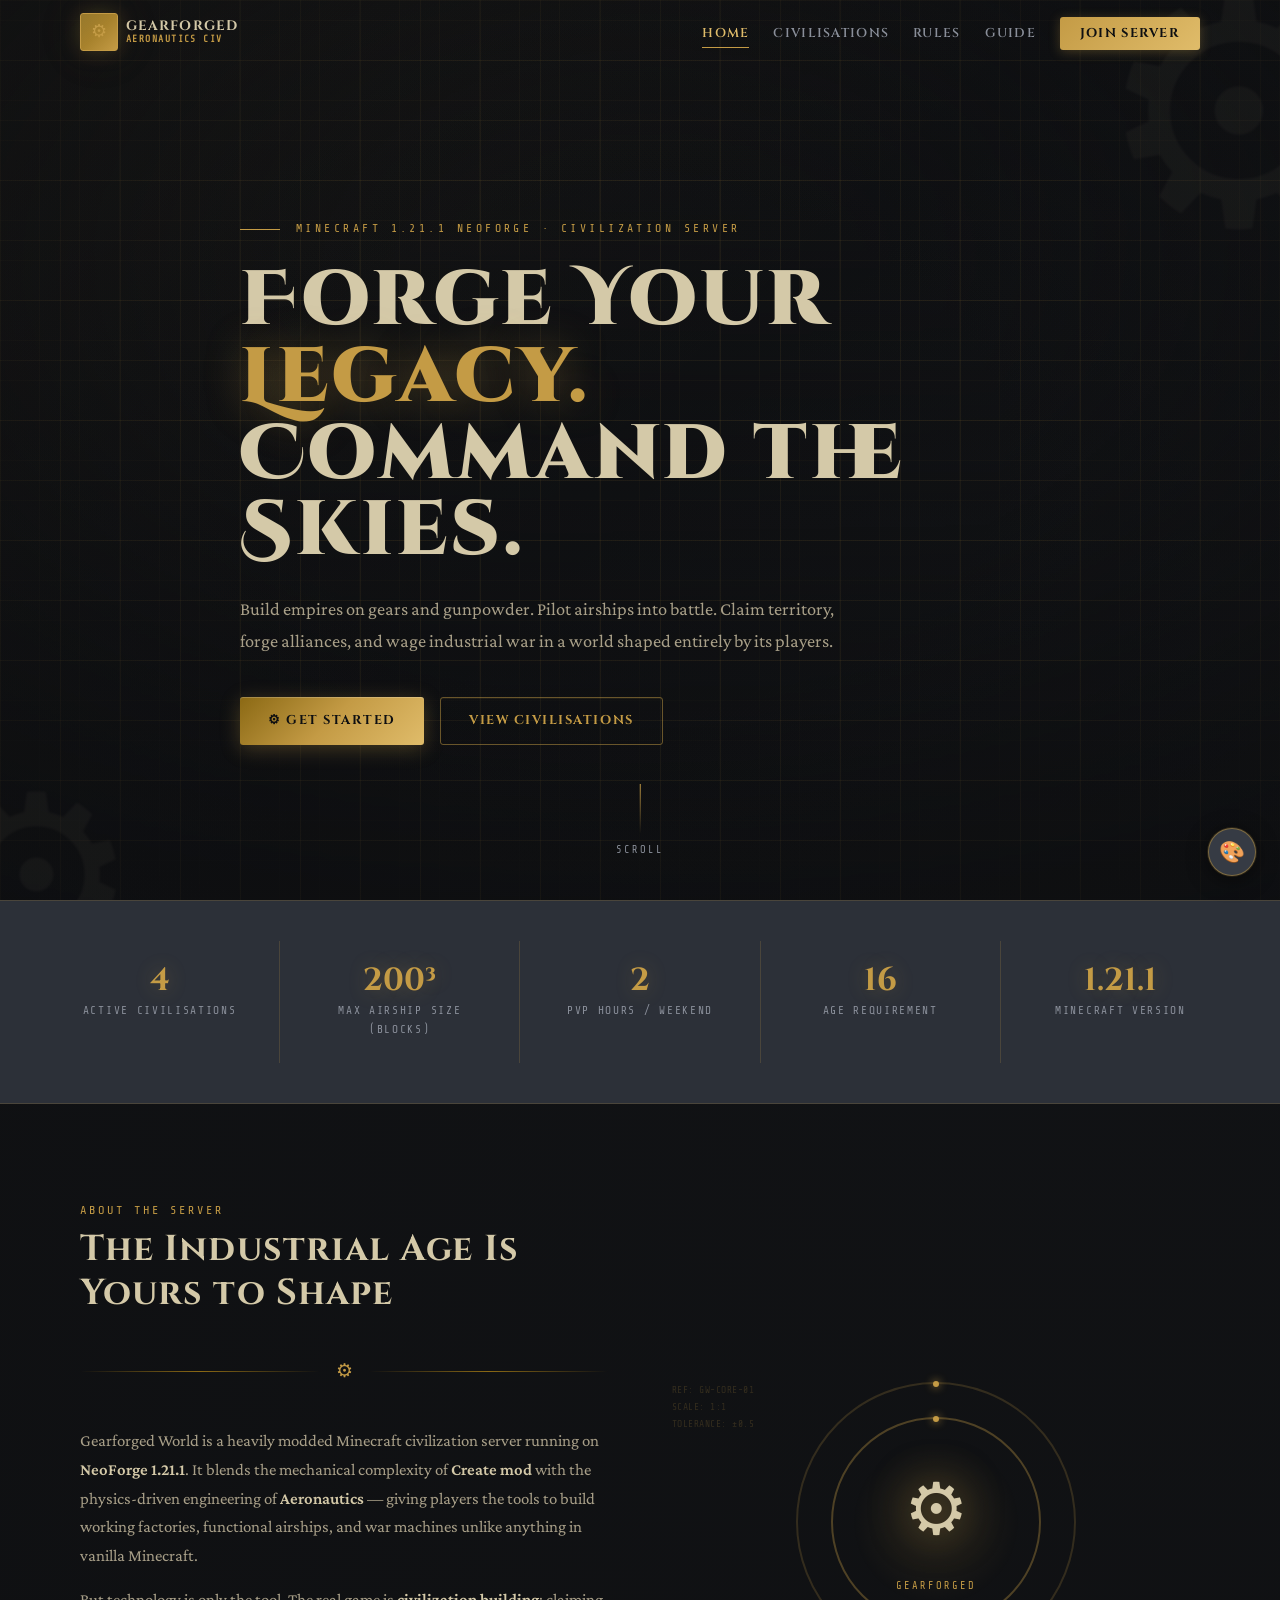
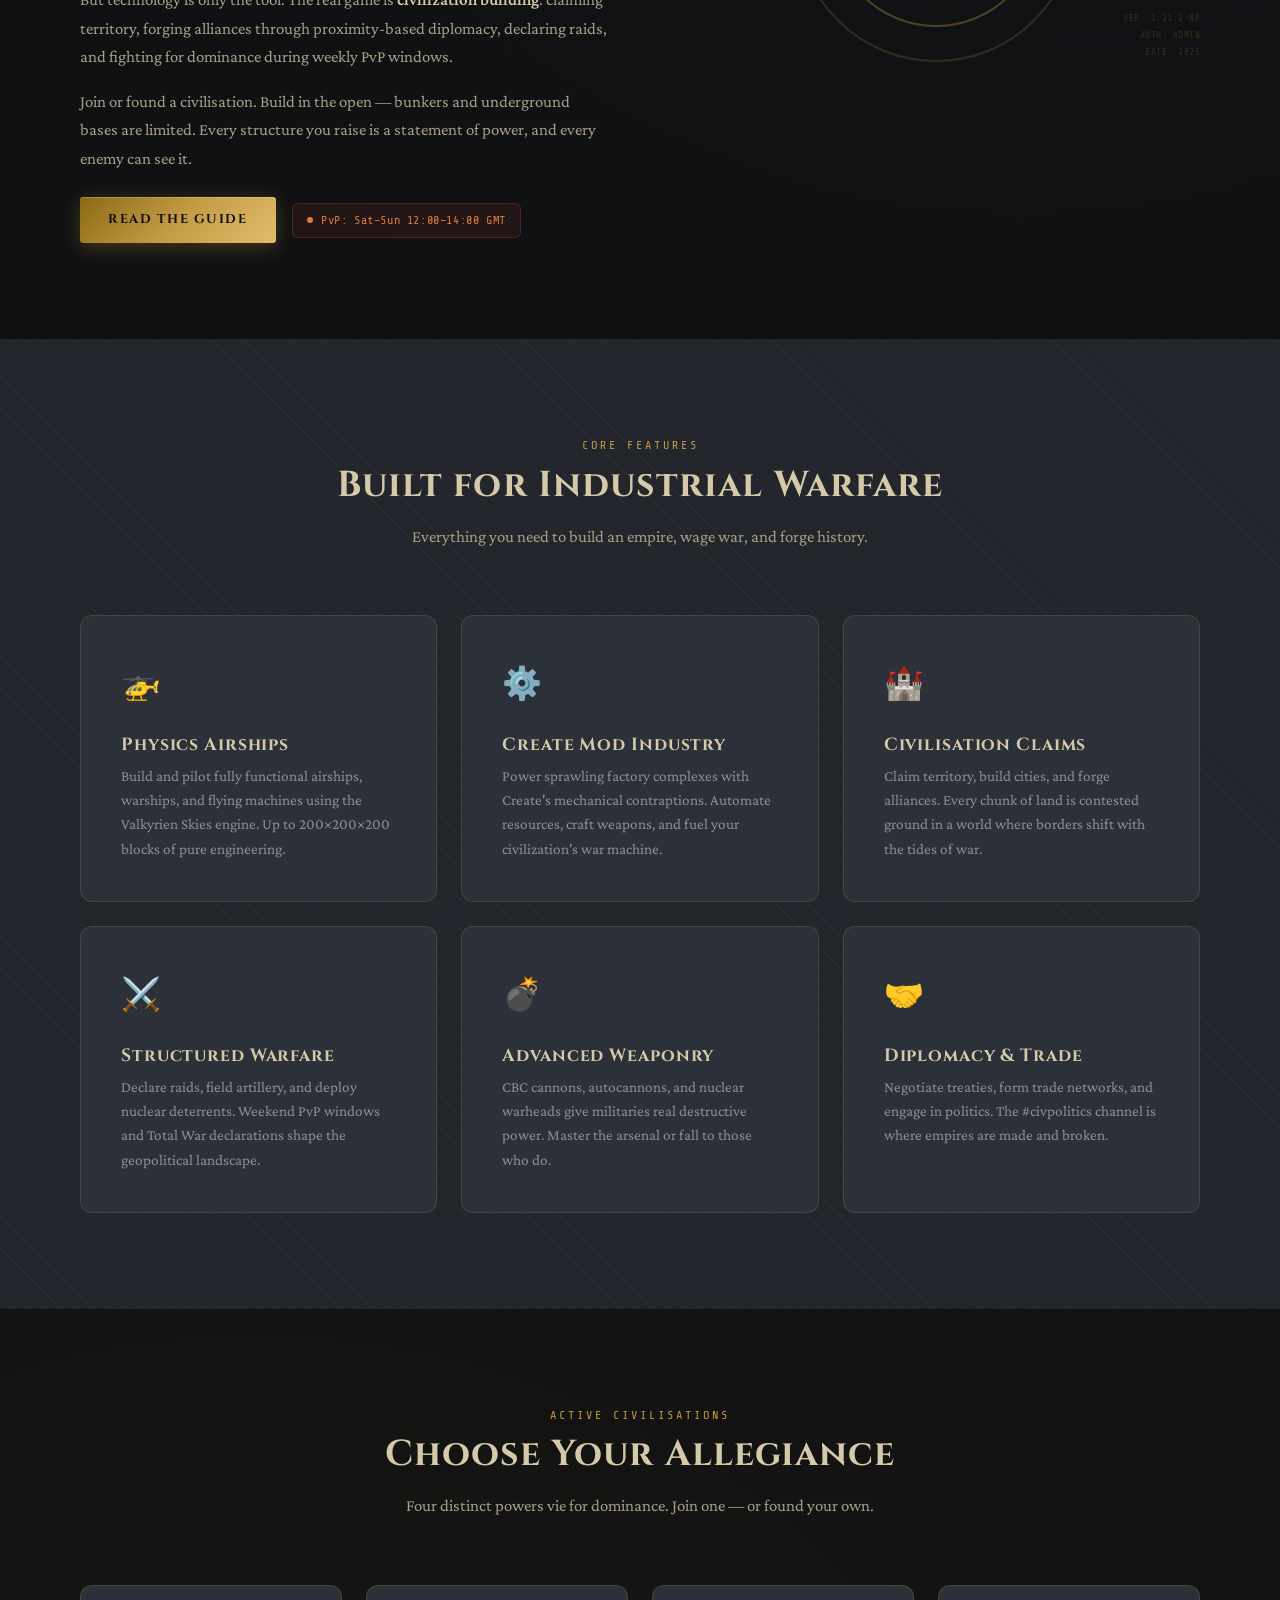
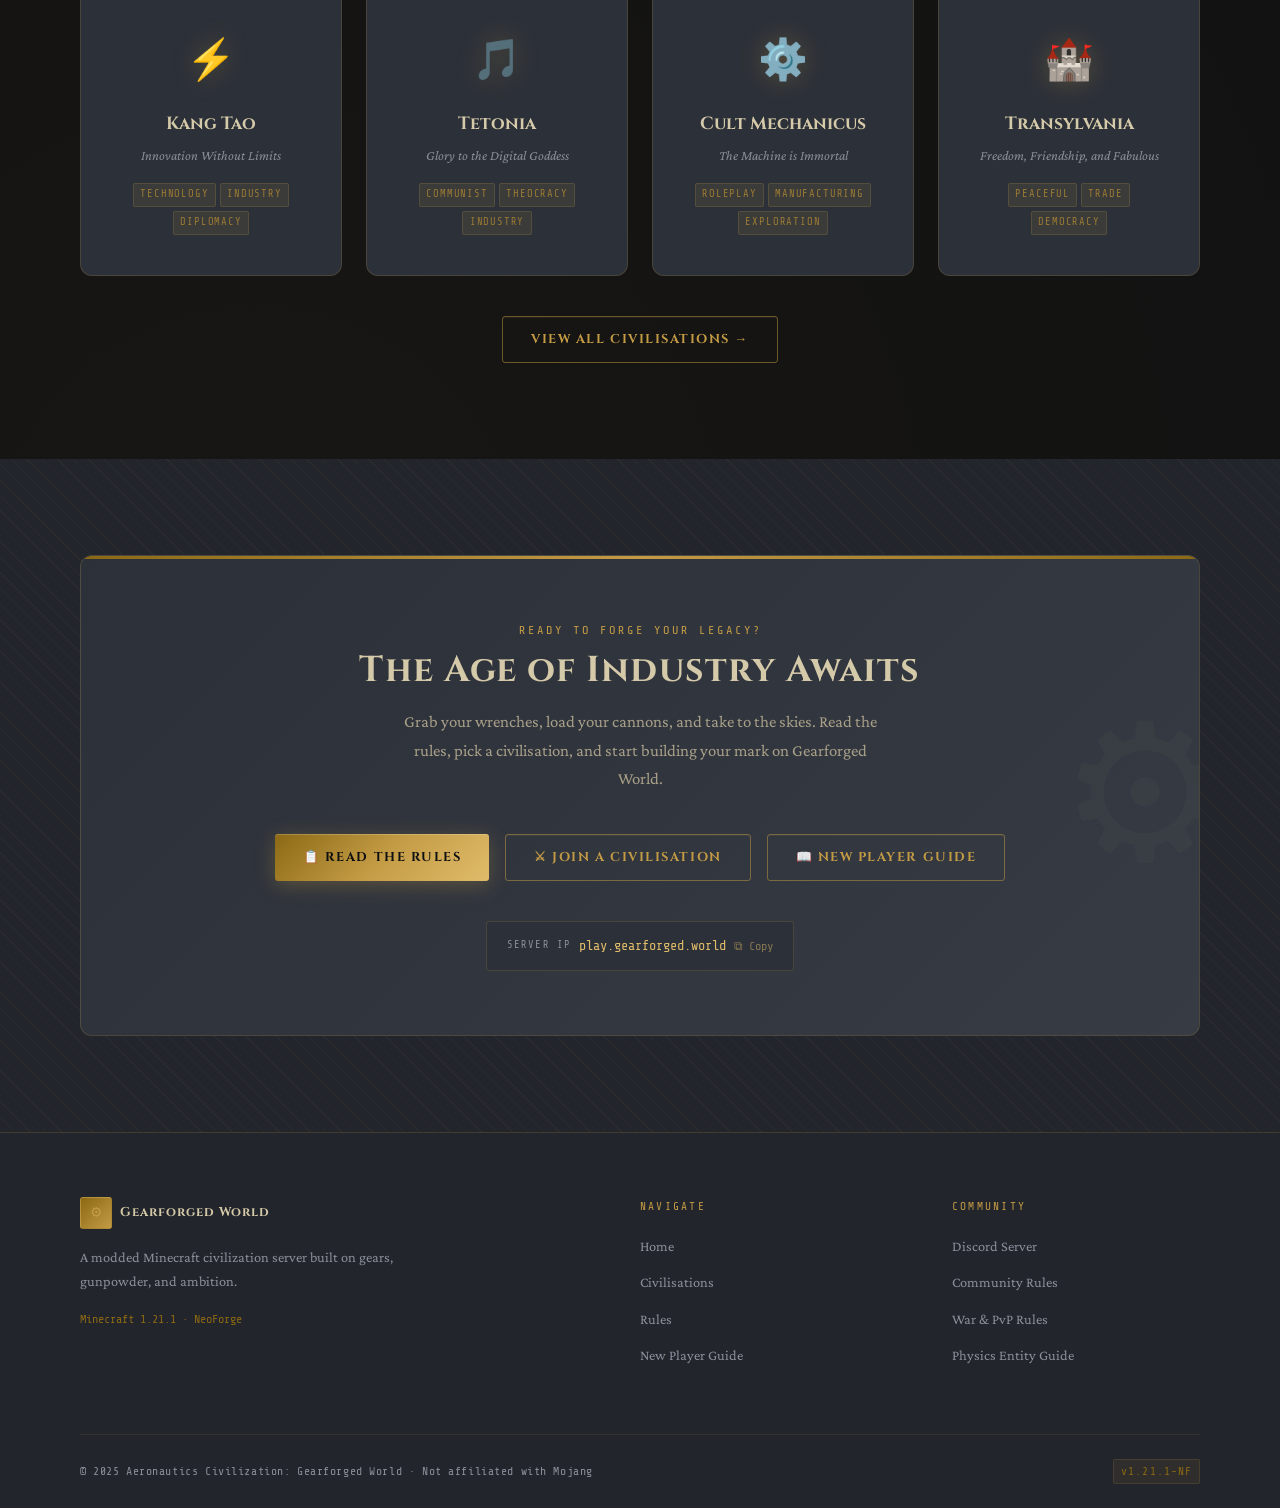
==== commit 449cbbaa: "wow" ====
--- a/index.html
+++ b/index.html
@@ -376,20 +376,6 @@
             <a href="guide.html" class="btn btn--primary">⚙ Get Started</a>
             <a href="civs.html" class="btn btn--secondary"
               >View Civilisations</a
-            >
-          </div>
-
-          <div
-            class="hero__ip"
-            data-copy-ip="play.gearforged.world"
-            role="button"
-            tabindex="0"
-            aria-label="Click to copy server IP"
-          >
-            <span class="hero__ip-label">Server IP</span>
-            play.gearforged.world
-            <span style="opacity: 0.5; font-size: 0.75rem"
-              >⧉ Click to copy</span
             >
           </div>
         </div>
--- a/css/style.css
+++ b/css/style.css
@@ -1,21 +1,59 @@
 /* ============================================================
    GEARFORGED WORLD — Main Stylesheet
    Aesthetic: Dark Industrial / Steampunk / Dieselpunk
-   Primary Accent: Brass #C49B45
-   ============================================================ */
-
-/* --- Google Fonts Import --- */
+   Theme system: all accent colours controlled via CSS vars.
+   Hardcoded rgba() for accent colour REMOVED — use vars only.
+   ============================================================ */
+
 @import url("https://fonts.googleapis.com/css2?family=Cinzel+Decorative:wght@400;700;900&family=Cinzel:wght@400;600;700&family=Crimson+Pro:ital,wght@0,300;0,400;0,600;1,300;1,400&family=Share+Tech+Mono&display=swap");
 
 /* ============================================================
-   CSS CUSTOM PROPERTIES (Design Tokens)
+   CSS CUSTOM PROPERTIES
+   All theme-switchable values live here.
+   rgba() values derived from vars use channel vars so JS can
+   override them cleanly without rgba() parsing issues.
    ============================================================ */
 :root {
-  /* --- Core Colours --- */
+  /* --- Accent (themeable) --- */
+  --accent: #c49b45;
+  --accent-glow: rgba(196, 155, 69, 0.35);
+  --accent-glow-strong: rgba(196, 155, 69, 0.6);
   --brass: #c49b45;
   --brass-light: #e0bc6a;
   --brass-dark: #8b6914;
   --brass-muted: #9a7a35;
+  --border: rgba(196, 155, 69, 0.2);
+  --border-strong: rgba(196, 155, 69, 0.5);
+  --shadow-brass:
+    0 0 20px rgba(196, 155, 69, 0.25), 0 0 60px rgba(196, 155, 69, 0.08);
+  --accent-glow-card: rgba(196, 155, 69, 0.08);
+
+  /* Derived: used in places where we need the glow at fixed opacities */
+  --accent-05: rgba(196, 155, 69, 0.05);
+  --accent-08: rgba(196, 155, 69, 0.08);
+  --accent-10: rgba(196, 155, 69, 0.1);
+  --accent-15: rgba(196, 155, 69, 0.15);
+  --accent-20: rgba(196, 155, 69, 0.2);
+  --accent-30: rgba(196, 155, 69, 0.3);
+  --accent-40: rgba(196, 155, 69, 0.4);
+  --accent-50: rgba(196, 155, 69, 0.5);
+
+  /* --- Backgrounds (themeable) --- */
+  --bg-primary: #0e0f11;
+  --bg-secondary: #22252b;
+  --bg-card: #2c3038;
+  --bg-elevated: #363b44;
+
+  /* Nav backdrop uses bg-primary at 90% opacity — set as separate var */
+  --bg-nav: rgba(14, 15, 17, 0.9);
+  --bg-mobile-nav: rgba(14, 15, 17, 0.97);
+
+  /* Hero overlay uses bg-primary channel values */
+  --bg-hero-gradient-from: rgba(14, 15, 17, 0);
+  --bg-hero-gradient-to: rgba(14, 15, 17, 0.85);
+  --bg-hero-vignette: rgba(14, 15, 17, 0.7);
+
+  /* --- Fixed colours (not theme-switched) --- */
   --copper: #b87333;
   --rust: #8b3a2a;
   --steel: #5a6472;
@@ -30,19 +68,13 @@
   --parchment: #d4c9a8;
   --parchment-dim: #a89f88;
 
-  /* --- Semantic Colours --- */
-  --bg-primary: var(--soot);
-  --bg-secondary: var(--iron);
-  --bg-card: var(--iron-mid);
-  --bg-elevated: var(--iron-light);
+  /* --- Semantic (use these in components) --- */
   --text-primary: var(--parchment);
   --text-secondary: var(--parchment-dim);
   --text-muted: var(--ash);
-  --accent: var(--brass);
-  --accent-glow: rgba(196, 155, 69, 0.35);
-  --accent-glow-strong: rgba(196, 155, 69, 0.6);
-  --border: rgba(196, 155, 69, 0.2);
-  --border-strong: rgba(196, 155, 69, 0.5);
+
+  /* Card shadow uses black (not accent) so it always looks right */
+  --shadow-card: 0 4px 24px rgba(0, 0, 0, 0.5), 0 1px 0 var(--accent-10) inset;
 
   /* --- Typography --- */
   --font-display: "Cinzel Decorative", serif;
@@ -59,30 +91,17 @@
   --space-2xl: 4rem;
   --space-3xl: 6rem;
 
-  /* --- Radii --- */
+  /* --- Misc --- */
   --radius-sm: 3px;
   --radius-md: 6px;
   --radius-lg: 12px;
-
-  /* --- Transitions --- */
   --transition-fast: 150ms ease;
   --transition-base: 300ms ease;
-  --transition-slow: 500ms ease;
-
-  /* --- Shadows --- */
-  --shadow-brass:
-    0 0 20px rgba(196, 155, 69, 0.25), 0 0 60px rgba(196, 155, 69, 0.08);
-  --shadow-card:
-    0 4px 24px rgba(0, 0, 0, 0.5), 0 1px 0 rgba(196, 155, 69, 0.1) inset;
-  --shadow-inset:
-    inset 0 1px 0 rgba(196, 155, 69, 0.15), inset 0 -1px 0 rgba(0, 0, 0, 0.3);
-
-  /* --- Nav height --- */
   --nav-height: 64px;
 }
 
 /* ============================================================
-   RESET & BASE
+   RESET
    ============================================================ */
 *,
 *::before,
@@ -91,7 +110,6 @@
   margin: 0;
   padding: 0;
 }
-
 html {
   scroll-behavior: smooth;
   font-size: 16px;
@@ -104,21 +122,16 @@
   font-size: 1.05rem;
   line-height: 1.7;
   overflow-x: hidden;
-  /* Subtle riveted metal texture via repeating gradients */
   background-image:
-    radial-gradient(
-      circle at 20% 80%,
-      rgba(196, 155, 69, 0.03) 0%,
-      transparent 50%
-    ),
+    radial-gradient(circle at 20% 80%, var(--accent-05) 0%, transparent 50%),
     radial-gradient(
       circle at 80% 20%,
-      rgba(90, 100, 114, 0.05) 0%,
+      rgba(90, 100, 114, 0.04) 0%,
       transparent 50%
     );
 }
 
-/* Riveted metal panel texture overlay */
+/* Grid texture overlay — uses accent var */
 body::before {
   content: "";
   position: fixed;
@@ -128,21 +141,20 @@
       0deg,
       transparent,
       transparent 39px,
-      rgba(196, 155, 69, 0.03) 39px,
-      rgba(196, 155, 69, 0.03) 40px
+      var(--accent-05) 39px,
+      var(--accent-05) 40px
     ),
     repeating-linear-gradient(
       90deg,
       transparent,
       transparent 39px,
-      rgba(196, 155, 69, 0.03) 39px,
-      rgba(196, 155, 69, 0.03) 40px
+      var(--accent-05) 39px,
+      var(--accent-05) 40px
     );
   pointer-events: none;
   z-index: 0;
 }
 
-/* Ensure content sits above texture */
 body > * {
   position: relative;
   z-index: 1;
@@ -155,7 +167,7 @@
   width: 8px;
 }
 ::-webkit-scrollbar-track {
-  background: var(--iron);
+  background: var(--bg-secondary);
 }
 ::-webkit-scrollbar-thumb {
   background: var(--brass-dark);
@@ -179,12 +191,10 @@
   line-height: 1.2;
   letter-spacing: 0.03em;
 }
-
 .display-title {
   font-family: var(--font-display);
   letter-spacing: 0.05em;
 }
-
 h1 {
   font-size: clamp(2rem, 5vw, 3.5rem);
 }
@@ -197,12 +207,10 @@
 h4 {
   font-size: 1.1rem;
 }
-
 p {
   color: var(--text-secondary);
   max-width: 70ch;
 }
-
 a {
   color: var(--brass);
   text-decoration: none;
@@ -211,21 +219,18 @@
 a:hover {
   color: var(--brass-light);
 }
-
 strong {
   color: var(--text-primary);
   font-weight: 600;
 }
 code {
   font-family: var(--font-mono);
-  background: var(--iron-light);
+  background: var(--bg-elevated);
   padding: 0.1em 0.4em;
   border-radius: var(--radius-sm);
   font-size: 0.9em;
   color: var(--brass-light);
 }
-
-/* Brass accent text */
 .accent {
   color: var(--accent);
 }
@@ -235,20 +240,18 @@
 }
 
 /* ============================================================
-   LAYOUT UTILITIES
+   LAYOUT
    ============================================================ */
 .container {
   max-width: 1200px;
   margin: 0 auto;
   padding: 0 var(--space-xl);
 }
-
 .container--wide {
   max-width: 1400px;
   margin: 0 auto;
   padding: 0 var(--space-xl);
 }
-
 .section {
   padding: var(--space-3xl) 0;
 }
@@ -257,7 +260,6 @@
   background: var(--bg-secondary);
   position: relative;
 }
-
 .section--dark::before {
   content: "";
   position: absolute;
@@ -266,8 +268,8 @@
     45deg,
     transparent,
     transparent 10px,
-    rgba(196, 155, 69, 0.01) 10px,
-    rgba(196, 155, 69, 0.01) 11px
+    var(--accent-05) 10px,
+    var(--accent-05) 11px
   );
   pointer-events: none;
 }
@@ -276,11 +278,9 @@
   text-align: center;
   margin-bottom: var(--space-2xl);
 }
-
 .section-header h2 {
   margin-bottom: var(--space-md);
 }
-
 .section-eyebrow {
   font-family: var(--font-mono);
   font-size: 0.75rem;
@@ -291,14 +291,12 @@
   margin-bottom: var(--space-sm);
 }
 
-/* Decorative divider */
 .brass-divider {
   display: flex;
   align-items: center;
   gap: var(--space-md);
   margin: var(--space-xl) 0;
 }
-
 .brass-divider::before,
 .brass-divider::after {
   content: "";
@@ -311,7 +309,6 @@
     transparent
   );
 }
-
 .brass-divider-icon {
   color: var(--brass);
   font-size: 1.2rem;
@@ -333,14 +330,12 @@
     background var(--transition-base),
     backdrop-filter var(--transition-base);
 }
-
 .nav.scrolled {
-  background: rgba(14, 15, 17, 0.9);
+  background: var(--bg-nav);
   backdrop-filter: blur(16px) saturate(180%);
   border-bottom: 1px solid var(--border);
   box-shadow: 0 4px 32px rgba(0, 0, 0, 0.4);
 }
-
 .nav__inner {
   display: flex;
   align-items: center;
@@ -355,7 +350,6 @@
   gap: var(--space-sm);
   text-decoration: none;
 }
-
 .nav__logo-emblem {
   width: 38px;
   height: 38px;
@@ -371,7 +365,6 @@
   position: relative;
   overflow: hidden;
 }
-
 .nav__logo-emblem::after {
   content: "";
   position: absolute;
@@ -382,13 +375,11 @@
     transparent 50%
   );
 }
-
 .nav__logo:hover .nav__logo-emblem {
   box-shadow:
-    0 0 25px rgba(196, 155, 69, 0.5),
-    0 0 60px rgba(196, 155, 69, 0.15);
-}
-
+    0 0 25px var(--accent-50),
+    0 0 60px var(--accent-15);
+}
 .nav__logo-text {
   font-family: var(--font-heading);
   font-size: 0.85rem;
@@ -398,7 +389,6 @@
   color: var(--text-primary);
   line-height: 1.1;
 }
-
 .nav__logo-sub {
   font-family: var(--font-mono);
   font-size: 0.6rem;
@@ -408,14 +398,13 @@
   display: block;
 }
 
-/* Nav links */
+/* Links */
 .nav__links {
   display: flex;
   align-items: center;
   gap: var(--space-lg);
   list-style: none;
 }
-
 .nav__link {
   font-family: var(--font-heading);
   font-size: 0.8rem;
@@ -428,7 +417,6 @@
   position: relative;
   transition: color var(--transition-fast);
 }
-
 .nav__link::after {
   content: "";
   position: absolute;
@@ -439,42 +427,33 @@
   background: var(--brass);
   transition: right var(--transition-base);
 }
-
 .nav__link:hover,
 .nav__link.active {
   color: var(--brass-light);
 }
-
 .nav__link:hover::after,
 .nav__link.active::after {
   right: 0;
 }
 
-/* Nav CTA */
 .nav__cta {
-  font-family: var(--font-heading);
-  font-size: 0.75rem;
-  letter-spacing: 0.1em;
-  text-transform: uppercase;
-  color: var(--iron) !important;
+  color: var(--bg-primary) !important;
   background: linear-gradient(135deg, var(--brass), var(--brass-light));
   padding: 0.5rem 1.25rem;
   border-radius: var(--radius-sm);
   font-weight: 700;
   transition: all var(--transition-base) !important;
-  box-shadow: 0 2px 12px rgba(196, 155, 69, 0.3);
-}
-
+  box-shadow: 0 2px 12px var(--accent-30);
+}
 .nav__cta:hover {
-  box-shadow: 0 4px 24px rgba(196, 155, 69, 0.5) !important;
+  box-shadow: 0 4px 24px var(--accent-50) !important;
   transform: translateY(-1px);
 }
-
 .nav__cta::after {
   display: none !important;
 }
 
-/* Mobile hamburger */
+/* Hamburger */
 .nav__hamburger {
   display: none;
   flex-direction: column;
@@ -484,7 +463,6 @@
   cursor: pointer;
   padding: 4px;
 }
-
 .nav__hamburger span {
   display: block;
   width: 24px;
@@ -495,7 +473,6 @@
     transform var(--transition-base),
     opacity var(--transition-base);
 }
-
 .nav__hamburger.open span:nth-child(1) {
   transform: translateY(7px) rotate(45deg);
 }
@@ -506,14 +483,14 @@
   transform: translateY(-7px) rotate(-45deg);
 }
 
-/* Mobile nav menu */
+/* Mobile menu */
 .nav__mobile {
   display: none;
   position: fixed;
   top: var(--nav-height);
   left: 0;
   right: 0;
-  background: rgba(14, 15, 17, 0.97);
+  background: var(--bg-mobile-nav);
   backdrop-filter: blur(20px);
   border-bottom: 1px solid var(--border);
   padding: var(--space-lg) var(--space-xl);
@@ -521,11 +498,9 @@
   flex-direction: column;
   gap: var(--space-md);
 }
-
 .nav__mobile.open {
   display: flex;
 }
-
 .nav__mobile .nav__link {
   font-size: 0.95rem;
   padding: var(--space-sm) 0;
@@ -552,7 +527,6 @@
   position: relative;
   overflow: hidden;
 }
-
 .btn::before {
   content: "";
   position: absolute;
@@ -565,12 +539,10 @@
   opacity: 0;
   transition: opacity var(--transition-fast);
 }
-
 .btn:hover::before {
   opacity: 1;
 }
 
-/* Primary button - Brass */
 .btn--primary {
   background: linear-gradient(
     135deg,
@@ -578,36 +550,33 @@
     var(--brass),
     var(--brass-light)
   );
-  color: var(--iron);
+  color: var(--bg-primary);
   box-shadow:
-    0 4px 20px rgba(196, 155, 69, 0.35),
+    0 4px 20px var(--accent-30),
     inset 0 1px 0 rgba(255, 255, 255, 0.2);
 }
-
 .btn--primary:hover {
-  color: var(--iron);
+  color: var(--bg-primary);
   transform: translateY(-2px);
   box-shadow:
-    0 8px 32px rgba(196, 155, 69, 0.5),
+    0 8px 32px var(--accent-50),
     inset 0 1px 0 rgba(255, 255, 255, 0.2);
 }
 
-/* Secondary button - Ghost */
 .btn--secondary {
   background: transparent;
   color: var(--brass);
   border: 1px solid var(--border-strong);
-  box-shadow: inset 0 1px 0 rgba(196, 155, 69, 0.1);
-}
-
+  box-shadow: inset 0 1px 0 var(--accent-10);
+}
 .btn--secondary:hover {
   color: var(--brass-light);
   border-color: var(--brass);
-  background: rgba(196, 155, 69, 0.08);
+  background: var(--accent-08);
   transform: translateY(-2px);
   box-shadow:
-    0 4px 20px rgba(196, 155, 69, 0.15),
-    inset 0 1px 0 rgba(196, 155, 69, 0.1);
+    0 4px 20px var(--accent-15),
+    inset 0 1px 0 var(--accent-10);
 }
 
 /* ============================================================
@@ -623,8 +592,6 @@
   transition: all var(--transition-base);
   box-shadow: var(--shadow-card);
 }
-
-/* Riveted corner decoration */
 .card::before {
   content: "";
   position: absolute;
@@ -641,28 +608,24 @@
   opacity: 0;
   transition: opacity var(--transition-base);
 }
-
 .card:hover {
   border-color: var(--border-strong);
   transform: translateY(-4px);
   box-shadow:
     0 12px 40px rgba(0, 0, 0, 0.5),
-    0 0 30px rgba(196, 155, 69, 0.1);
-}
-
+    0 0 30px var(--accent-10);
+}
 .card:hover::before {
   opacity: 1;
 }
-
-/* Glassmorphism variant */
 .card--glass {
   background: rgba(44, 48, 56, 0.6);
   backdrop-filter: blur(20px) saturate(120%);
-  border: 1px solid rgba(196, 155, 69, 0.15);
-}
-
-/* ============================================================
-   HERO SECTION
+  border: 1px solid var(--accent-15);
+}
+
+/* ============================================================
+   HERO
    ============================================================ */
 .hero {
   min-height: 100vh;
@@ -672,39 +635,33 @@
   overflow: hidden;
   padding-top: var(--nav-height);
 }
-
-/* Animated background grid / blueprint effect */
 .hero__bg {
   position: absolute;
   inset: 0;
   background:
     linear-gradient(
       180deg,
-      rgba(14, 15, 17, 0) 0%,
-      rgba(14, 15, 17, 0.85) 100%
+      var(--bg-hero-gradient-from) 0%,
+      var(--bg-hero-gradient-to) 100%
     ),
     linear-gradient(
       135deg,
-      rgba(196, 155, 69, 0.04) 0%,
+      var(--accent-05) 0%,
       transparent 50%,
-      rgba(90, 100, 114, 0.06) 100%
+      rgba(90, 100, 114, 0.04) 100%
     );
   z-index: 0;
 }
-
-/* Blueprint grid lines */
 .hero__bg::before {
   content: "";
   position: absolute;
   inset: 0;
   background-image:
-    linear-gradient(rgba(196, 155, 69, 0.06) 1px, transparent 1px),
-    linear-gradient(90deg, rgba(196, 155, 69, 0.06) 1px, transparent 1px);
+    linear-gradient(var(--accent-08) 1px, transparent 1px),
+    linear-gradient(90deg, var(--accent-08) 1px, transparent 1px);
   background-size: 60px 60px;
   animation: blueprintShift 20s linear infinite;
 }
-
-/* Vignette */
 .hero__bg::after {
   content: "";
   position: absolute;
@@ -712,10 +669,9 @@
   background: radial-gradient(
     ellipse at center,
     transparent 40%,
-    rgba(14, 15, 17, 0.7) 100%
+    var(--bg-hero-vignette) 100%
   );
 }
-
 @keyframes blueprintShift {
   0% {
     background-position:
@@ -729,7 +685,6 @@
   }
 }
 
-/* Floating gear decorations */
 .hero__gear {
   position: absolute;
   opacity: 0.04;
@@ -740,7 +695,6 @@
   z-index: 0;
   filter: blur(1px);
 }
-
 .hero__gear--1 {
   top: -5%;
   right: -8%;
@@ -753,7 +707,6 @@
   animation-direction: reverse;
   animation-duration: 55s;
 }
-
 @keyframes gearSpin {
   from {
     transform: rotate(0deg);
@@ -782,7 +735,6 @@
   opacity: 0;
   animation: fadeUp 0.8s 0.2s ease forwards;
 }
-
 .hero__eyebrow::before {
   content: "";
   width: 40px;
@@ -801,13 +753,11 @@
   opacity: 0;
   animation: fadeUp 0.8s 0.35s ease forwards;
 }
-
 .hero__title .line-brass {
   color: var(--brass);
-  text-shadow: 0 0 40px rgba(196, 155, 69, 0.4);
+  text-shadow: 0 0 40px var(--accent-40);
   display: block;
 }
-
 .hero__subtitle {
   font-size: 1.15rem;
   color: var(--text-secondary);
@@ -817,7 +767,6 @@
   opacity: 0;
   animation: fadeUp 0.8s 0.5s ease forwards;
 }
-
 .hero__actions {
   display: flex;
   gap: var(--space-md);
@@ -826,12 +775,11 @@
   animation: fadeUp 0.8s 0.65s ease forwards;
 }
 
-/* Server IP pill */
 .hero__ip {
   display: inline-flex;
   align-items: center;
   gap: var(--space-sm);
-  background: var(--iron-mid);
+  background: var(--bg-card);
   border: 1px solid var(--border);
   border-radius: var(--radius-sm);
   padding: 0.75rem 1.25rem;
@@ -845,13 +793,11 @@
   margin-top: var(--space-md);
   width: fit-content;
 }
-
 .hero__ip:hover {
   border-color: var(--brass);
-  background: rgba(196, 155, 69, 0.08);
-  box-shadow: 0 0 20px rgba(196, 155, 69, 0.15);
-}
-
+  background: var(--accent-08);
+  box-shadow: 0 0 20px var(--accent-15);
+}
 .hero__ip-label {
   font-size: 0.65rem;
   color: var(--text-muted);
@@ -859,7 +805,6 @@
   text-transform: uppercase;
 }
 
-/* Scroll indicator */
 .hero__scroll {
   position: absolute;
   bottom: var(--space-xl);
@@ -877,14 +822,12 @@
   animation: fadeIn 1s 1.5s ease both;
   z-index: 1;
 }
-
 .hero__scroll-line {
   width: 1px;
   height: 50px;
   background: linear-gradient(180deg, var(--brass), transparent);
   animation: scrollPulse 2s ease-in-out infinite;
 }
-
 @keyframes scrollPulse {
   0%,
   100% {
@@ -901,28 +844,25 @@
    STATS BAR
    ============================================================ */
 .stats-bar {
-  background: var(--iron-mid);
+  background: var(--bg-card);
   border-top: 1px solid var(--border);
   border-bottom: 1px solid var(--border);
   padding: var(--space-xl) 0;
 }
-
 .stats-bar__grid {
   display: grid;
   grid-template-columns: repeat(auto-fit, minmax(160px, 1fr));
   gap: 1px;
   background: var(--border);
 }
-
 .stats-bar__item {
   display: flex;
   flex-direction: column;
   align-items: center;
   padding: var(--space-lg);
-  background: var(--iron-mid);
+  background: var(--bg-card);
   text-align: center;
 }
-
 .stats-bar__value {
   font-family: var(--font-heading);
   font-size: 2rem;
@@ -930,9 +870,8 @@
   color: var(--brass);
   line-height: 1;
   margin-bottom: var(--space-xs);
-  text-shadow: 0 0 20px rgba(196, 155, 69, 0.3);
-}
-
+  text-shadow: 0 0 20px var(--accent-30);
+}
 .stats-bar__label {
   font-family: var(--font-mono);
   font-size: 0.7rem;
@@ -942,14 +881,13 @@
 }
 
 /* ============================================================
-   FEATURE CARDS GRID
+   FEATURE CARDS
    ============================================================ */
 .features-grid {
   display: grid;
   grid-template-columns: repeat(auto-fit, minmax(300px, 1fr));
   gap: var(--space-lg);
 }
-
 .feature-card {
   background: var(--bg-card);
   border: 1px solid var(--border);
@@ -959,13 +897,11 @@
   overflow: hidden;
   transition: all var(--transition-base);
 }
-
 .feature-card__icon {
   font-size: 2rem;
   margin-bottom: var(--space-lg);
   display: block;
 }
-
 .feature-card__title {
   font-family: var(--font-heading);
   font-size: 1.1rem;
@@ -974,13 +910,11 @@
   margin-bottom: var(--space-sm);
   letter-spacing: 0.05em;
 }
-
 .feature-card__desc {
   font-size: 0.95rem;
   color: var(--text-muted);
   line-height: 1.6;
 }
-
 .feature-card::after {
   content: "";
   position: absolute;
@@ -988,31 +922,28 @@
   left: 0;
   right: 0;
   height: 0;
-  background: linear-gradient(180deg, transparent, rgba(196, 155, 69, 0.05));
+  background: linear-gradient(180deg, transparent, var(--accent-05));
   transition: height var(--transition-base);
 }
-
 .feature-card:hover {
-  border-color: rgba(196, 155, 69, 0.4);
+  border-color: var(--accent-40);
   transform: translateY(-4px);
   box-shadow:
     0 12px 40px rgba(0, 0, 0, 0.4),
-    0 0 30px rgba(196, 155, 69, 0.08);
-}
-
+    0 0 30px var(--accent-08);
+}
 .feature-card:hover::after {
   height: 100%;
 }
 
 /* ============================================================
-   CIVILIZATIONS SECTION (Homepage preview)
+   CIV PREVIEW CARDS
    ============================================================ */
 .civs-preview {
   display: grid;
   grid-template-columns: repeat(auto-fit, minmax(260px, 1fr));
   gap: var(--space-lg);
 }
-
 .civ-preview-card {
   background: var(--bg-card);
   border: 1px solid var(--border);
@@ -1024,7 +955,6 @@
   cursor: pointer;
   transition: all var(--transition-base);
 }
-
 .civ-preview-card__glow {
   position: absolute;
   top: 0;
@@ -1034,18 +964,15 @@
   opacity: 0;
   transition: opacity var(--transition-base);
 }
-
 .civ-preview-card:hover .civ-preview-card__glow {
   opacity: 1;
 }
-
 .civ-preview-card__emblem {
   font-size: 2.5rem;
   margin-bottom: var(--space-md);
   display: block;
-  filter: drop-shadow(0 0 12px rgba(196, 155, 69, 0.3));
-}
-
+  filter: drop-shadow(0 0 12px var(--accent-30));
+}
 .civ-preview-card__name {
   font-family: var(--font-heading);
   font-size: 1.1rem;
@@ -1053,21 +980,18 @@
   color: var(--text-primary);
   margin-bottom: var(--space-xs);
 }
-
 .civ-preview-card__tagline {
   font-size: 0.85rem;
   color: var(--text-muted);
   font-style: italic;
   margin-bottom: var(--space-md);
 }
-
 .civ-preview-card__tags {
   display: flex;
   gap: var(--space-xs);
   flex-wrap: wrap;
   justify-content: center;
 }
-
 .tag {
   font-family: var(--font-mono);
   font-size: 0.65rem;
@@ -1075,20 +999,19 @@
   text-transform: uppercase;
   padding: 0.2em 0.6em;
   border-radius: 2px;
-  background: rgba(196, 155, 69, 0.1);
-  border: 1px solid rgba(196, 155, 69, 0.2);
+  background: var(--accent-10);
+  border: 1px solid var(--accent-20);
   color: var(--brass-muted);
 }
-
 .civ-preview-card:hover {
   transform: translateY(-4px);
   box-shadow: 0 12px 40px rgba(0, 0, 0, 0.4);
 }
 
 /* ============================================================
-   RULES PAGE STYLES
-   ============================================================ */
-.rules-layout {
+   RULES PAGE
+   ============================================================ */
+.layout {
   display: grid;
   grid-template-columns: 280px 1fr;
   gap: var(--space-2xl);
@@ -1096,8 +1019,6 @@
   padding-top: calc(var(--nav-height) + var(--space-2xl));
   padding-bottom: var(--space-3xl);
 }
-
-/* Sidebar TOC */
 .rules-toc {
   position: sticky;
   top: calc(var(--nav-height) + var(--space-xl));
@@ -1107,7 +1028,6 @@
   padding: var(--space-lg);
   box-shadow: var(--shadow-card);
 }
-
 .rules-toc__title {
   font-family: var(--font-mono);
   font-size: 0.7rem;
@@ -1118,14 +1038,12 @@
   padding-bottom: var(--space-sm);
   border-bottom: 1px solid var(--border);
 }
-
 .rules-toc__list {
   list-style: none;
   display: flex;
   flex-direction: column;
   gap: var(--space-xs);
 }
-
 .rules-toc__item a {
   display: flex;
   align-items: center;
@@ -1138,25 +1056,22 @@
   transition: all var(--transition-fast);
   text-decoration: none;
 }
-
 .rules-toc__item a:hover,
 .rules-toc__item a.active {
   color: var(--brass-light);
-  background: rgba(196, 155, 69, 0.08);
-}
-
+  background: var(--accent-08);
+}
 .rules-toc__icon {
   font-size: 0.9rem;
   width: 20px;
   text-align: center;
 }
 
-/* Search bar */
+/* Search */
 .rules-search {
   position: relative;
   margin-bottom: var(--space-xl);
 }
-
 .rules-search__input {
   width: 100%;
   background: var(--bg-card);
@@ -1169,16 +1084,13 @@
   outline: none;
   transition: all var(--transition-base);
 }
-
 .rules-search__input::placeholder {
   color: var(--text-muted);
 }
-
 .rules-search__input:focus {
   border-color: var(--brass);
-  box-shadow: 0 0 0 3px rgba(196, 155, 69, 0.1);
-}
-
+  box-shadow: 0 0 0 3px var(--accent-10);
+}
 .rules-search__icon {
   position: absolute;
   left: 1rem;
@@ -1189,7 +1101,7 @@
   pointer-events: none;
 }
 
-/* Rules accordion */
+/* Rule category accordion */
 .rules-category {
   margin-bottom: var(--space-lg);
   background: var(--bg-card);
@@ -1198,11 +1110,9 @@
   overflow: hidden;
   transition: border-color var(--transition-fast);
 }
-
 .rules-category:hover {
-  border-color: rgba(196, 155, 69, 0.3);
-}
-
+  border-color: var(--accent-30);
+}
 .rules-category.hidden {
   display: none;
 }
@@ -1215,26 +1125,22 @@
   cursor: pointer;
   user-select: none;
   gap: var(--space-md);
-  background: linear-gradient(90deg, rgba(196, 155, 69, 0.04), transparent);
+  background: linear-gradient(90deg, var(--accent-05), transparent);
   transition: background var(--transition-fast);
 }
-
 .rules-category__header:hover {
-  background: linear-gradient(90deg, rgba(196, 155, 69, 0.08), transparent);
-}
-
+  background: linear-gradient(90deg, var(--accent-08), transparent);
+}
 .rules-category__header-left {
   display: flex;
   align-items: center;
   gap: var(--space-md);
 }
-
 .rules-category__icon {
   font-size: 1.4rem;
   width: 36px;
   text-align: center;
 }
-
 .rules-category__name {
   font-family: var(--font-heading);
   font-size: 1.05rem;
@@ -1242,19 +1148,16 @@
   color: var(--text-primary);
   letter-spacing: 0.05em;
 }
-
 .rules-category__desc {
   font-size: 0.85rem;
   color: var(--text-muted);
   margin-top: 2px;
 }
-
 .rules-category__chevron {
   color: var(--brass);
   transition: transform var(--transition-base);
   font-size: 0.8rem;
 }
-
 .rules-category.open .rules-category__chevron {
   transform: rotate(180deg);
 }
@@ -1263,16 +1166,14 @@
   display: none;
   padding: 0 var(--space-xl) var(--space-xl);
 }
-
 .rules-category.open .rules-category__body {
   display: block;
 }
 
-/* Subsections inside categories */
+/* Subsections */
 .rules-subsection {
   margin-top: var(--space-lg);
 }
-
 .rules-subsection__title {
   font-family: var(--font-mono);
   font-size: 0.72rem;
@@ -1281,9 +1182,8 @@
   color: var(--brass-muted);
   margin-bottom: var(--space-sm);
   padding-bottom: var(--space-xs);
-  border-bottom: 1px solid rgba(196, 155, 69, 0.1);
-}
-
+  border-bottom: 1px solid var(--accent-10);
+}
 .rules-subsection__intro {
   font-size: 0.9rem;
   color: var(--text-muted);
@@ -1291,13 +1191,13 @@
   font-style: italic;
 }
 
+/* Rule items */
 .rules-list {
   list-style: none;
   display: flex;
   flex-direction: column;
   gap: var(--space-sm);
 }
-
 .rule-item {
   display: flex;
   gap: var(--space-md);
@@ -1308,11 +1208,9 @@
   transition: background var(--transition-fast);
   align-items: flex-start;
 }
-
 .rule-item:hover {
-  background: rgba(196, 155, 69, 0.04);
-}
-
+  background: var(--accent-05);
+}
 .rule-item::before {
   content: "▸";
   color: var(--brass);
@@ -1321,12 +1219,21 @@
   margin-top: 0.35em;
 }
 
+/* Highlight matching rule items */
 .rule-item.highlight {
-  background: rgba(196, 155, 69, 0.1);
+  background: var(--accent-10);
   border-left: 2px solid var(--brass);
 }
 
-/* No results message */
+/* Text match highlight span (injected by JS search) */
+.search-match {
+  background: var(--accent-30);
+  color: var(--brass-light);
+  border-radius: 2px;
+  padding: 0 2px;
+  font-weight: 600;
+}
+
 .rules-no-results {
   text-align: center;
   padding: var(--space-3xl);
@@ -1334,13 +1241,12 @@
   font-family: var(--font-mono);
   display: none;
 }
-
 .rules-no-results.visible {
   display: block;
 }
 
 /* ============================================================
-   CIVILIZATIONS PAGE
+   PAGE HERO (inner pages)
    ============================================================ */
 .page-hero {
   padding: calc(var(--nav-height) + var(--space-3xl)) 0 var(--space-2xl);
@@ -1348,29 +1254,29 @@
   position: relative;
   overflow: hidden;
 }
-
 .page-hero__bg {
   position: absolute;
   inset: 0;
   background: radial-gradient(
     ellipse at 50% 100%,
-    rgba(196, 155, 69, 0.06) 0%,
+    var(--accent-08) 0%,
     transparent 70%
   );
   pointer-events: none;
 }
-
 .page-hero__bg::before {
   content: "";
   position: absolute;
   inset: 0;
   background-image:
-    linear-gradient(rgba(196, 155, 69, 0.04) 1px, transparent 1px),
-    linear-gradient(90deg, rgba(196, 155, 69, 0.04) 1px, transparent 1px);
+    linear-gradient(var(--accent-05) 1px, transparent 1px),
+    linear-gradient(90deg, var(--accent-05) 1px, transparent 1px);
   background-size: 40px 40px;
 }
 
-/* Individual civilization cards (full page) */
+/* ============================================================
+   CIVILISATION CARDS (full page)
+   ============================================================ */
 .civ-card {
   background: var(--bg-card);
   border: 1px solid var(--border);
@@ -1380,35 +1286,29 @@
   position: relative;
   transition: all var(--transition-base);
 }
-
 .civ-card:hover {
   box-shadow: 0 16px 48px rgba(0, 0, 0, 0.4);
 }
-
 .civ-card__accent-bar {
   height: 4px;
   width: 100%;
 }
-
 .civ-card__inner {
   padding: var(--space-2xl);
   display: grid;
   grid-template-columns: 300px 1fr;
   gap: var(--space-2xl);
 }
-
 .civ-card__sidebar {
   border-right: 1px solid var(--border);
   padding-right: var(--space-2xl);
 }
-
 .civ-card__emblem {
   font-size: 4rem;
   display: block;
   margin-bottom: var(--space-md);
-  filter: drop-shadow(0 0 20px rgba(196, 155, 69, 0.3));
-}
-
+  filter: drop-shadow(0 0 20px var(--accent-30));
+}
 .civ-card__name {
   font-family: var(--font-heading);
   font-size: 1.6rem;
@@ -1416,26 +1316,22 @@
   color: var(--text-primary);
   margin-bottom: var(--space-xs);
 }
-
 .civ-card__tagline {
   font-style: italic;
   color: var(--text-muted);
   font-size: 0.95rem;
   margin-bottom: var(--space-lg);
 }
-
 .civ-card__meta {
   display: flex;
   flex-direction: column;
   gap: var(--space-sm);
 }
-
 .civ-meta-item {
   display: flex;
   flex-direction: column;
   gap: 2px;
 }
-
 .civ-meta-label {
   font-family: var(--font-mono);
   font-size: 0.65rem;
@@ -1443,12 +1339,10 @@
   text-transform: uppercase;
   color: var(--brass-muted);
 }
-
 .civ-meta-value {
   font-size: 0.9rem;
   color: var(--text-primary);
 }
-
 .civ-card__content h3 {
   font-family: var(--font-mono);
   font-size: 0.72rem;
@@ -1458,21 +1352,18 @@
   margin-bottom: var(--space-sm);
   margin-top: var(--space-lg);
   padding-bottom: var(--space-xs);
-  border-bottom: 1px solid rgba(196, 155, 69, 0.1);
-}
-
+  border-bottom: 1px solid var(--accent-10);
+}
 .civ-card__content h3:first-child {
   margin-top: 0;
 }
-
 .civ-card__content p {
   font-size: 0.95rem;
   color: var(--text-secondary);
   max-width: none;
 }
-
 .civ-doctrine {
-  background: var(--iron-light);
+  background: var(--bg-elevated);
   border-left: 3px solid var(--brass);
   padding: var(--space-md) var(--space-lg);
   border-radius: 0 var(--radius-sm) var(--radius-sm) 0;
@@ -1481,44 +1372,11 @@
   font-size: 0.95rem;
   margin: var(--space-md) 0;
 }
-
 .civ-tags {
   display: flex;
   gap: var(--space-xs);
   flex-wrap: wrap;
   margin-top: var(--space-lg);
-}
-
-/* Locked/Coming Soon overlay */
-.civ-management-locked {
-  background: var(--bg-card);
-  border: 1px solid var(--border);
-  border-radius: var(--radius-lg);
-  padding: var(--space-2xl);
-  text-align: center;
-  position: relative;
-  overflow: hidden;
-  margin-top: var(--space-2xl);
-}
-
-.civ-management-locked__icon {
-  font-size: 3rem;
-  margin-bottom: var(--space-md);
-  display: block;
-  filter: drop-shadow(0 0 12px rgba(196, 155, 69, 0.3));
-}
-
-.civ-management-locked__title {
-  font-family: var(--font-heading);
-  font-size: 1.5rem;
-  color: var(--text-primary);
-  margin-bottom: var(--space-sm);
-}
-
-.civ-management-locked__desc {
-  color: var(--text-muted);
-  max-width: 50ch;
-  margin: 0 auto var(--space-lg);
 }
 
 /* ============================================================
@@ -1532,12 +1390,10 @@
   padding-top: calc(var(--nav-height) + var(--space-2xl));
   padding-bottom: var(--space-3xl);
 }
-
 .guide-nav {
   position: sticky;
   top: calc(var(--nav-height) + var(--space-xl));
 }
-
 .guide-nav__title {
   font-family: var(--font-mono);
   font-size: 0.7rem;
@@ -1546,14 +1402,12 @@
   color: var(--brass);
   margin-bottom: var(--space-md);
 }
-
 .guide-nav__list {
   list-style: none;
   display: flex;
   flex-direction: column;
   gap: 2px;
 }
-
 .guide-nav__item a {
   display: block;
   font-size: 0.88rem;
@@ -1563,38 +1417,33 @@
   transition: all var(--transition-fast);
   text-decoration: none;
 }
-
 .guide-nav__item a:hover,
 .guide-nav__item a.active {
   color: var(--brass-light);
   border-left-color: var(--brass);
-  background: rgba(196, 155, 69, 0.04);
+  background: var(--accent-05);
 }
 
 .guide-section {
   margin-bottom: var(--space-2xl);
   scroll-margin-top: calc(var(--nav-height) + var(--space-xl));
 }
-
 .guide-section h2 {
   color: var(--text-primary);
   margin-bottom: var(--space-md);
   padding-bottom: var(--space-sm);
   border-bottom: 1px solid var(--border);
 }
-
 .guide-section h3 {
   color: var(--brass-light);
   margin-top: var(--space-lg);
   margin-bottom: var(--space-sm);
   font-size: 1.1rem;
 }
-
 .guide-section p {
   margin-bottom: var(--space-md);
   max-width: none;
 }
-
 .guide-section ul {
   list-style: none;
   display: flex;
@@ -1602,7 +1451,6 @@
   gap: var(--space-xs);
   margin-bottom: var(--space-md);
 }
-
 .guide-section ul li {
   display: flex;
   gap: var(--space-sm);
@@ -1610,7 +1458,6 @@
   padding: var(--space-xs) 0;
   font-size: 0.95rem;
 }
-
 .guide-section ul li::before {
   content: "▸";
   color: var(--brass);
@@ -1621,23 +1468,20 @@
 
 /* Info boxes */
 .info-box {
-  background: var(--iron-mid);
+  background: var(--bg-elevated);
   border-left: 3px solid var(--brass);
   border-radius: 0 var(--radius-md) var(--radius-md) 0;
   padding: var(--space-lg);
   margin: var(--space-lg) 0;
 }
-
 .info-box--warning {
   border-left-color: #e07b39;
   background: rgba(224, 123, 57, 0.06);
 }
-
 .info-box--danger {
   border-left-color: var(--rust);
   background: rgba(139, 58, 42, 0.06);
 }
-
 .info-box__title {
   font-family: var(--font-mono);
   font-size: 0.7rem;
@@ -1646,7 +1490,6 @@
   color: var(--brass);
   margin-bottom: var(--space-sm);
 }
-
 .info-box--warning .info-box__title {
   color: #e07b39;
 }
@@ -1655,127 +1498,15 @@
 }
 
 /* ============================================================
-   FOOTER
-   ============================================================ */
-.footer {
-  background: var(--iron);
-  border-top: 1px solid var(--border);
-  padding: var(--space-2xl) 0 var(--space-lg);
-}
-
-.footer__grid {
-  display: grid;
-  grid-template-columns: 2fr 1fr 1fr;
-  gap: var(--space-2xl);
-  margin-bottom: var(--space-2xl);
-}
-
-.footer__brand {
-  display: flex;
-  flex-direction: column;
-  gap: var(--space-sm);
-}
-
-.footer__logo {
-  display: flex;
-  align-items: center;
-  gap: var(--space-sm);
-  margin-bottom: var(--space-md);
-  text-decoration: none;
-}
-
-.footer__logo-emblem {
-  width: 32px;
-  height: 32px;
-  background: linear-gradient(135deg, var(--brass-dark), var(--brass));
-  border-radius: var(--radius-sm);
-  display: flex;
-  align-items: center;
-  justify-content: center;
-  font-size: 0.9rem;
-  border: 1px solid rgba(196, 155, 69, 0.4);
-}
-
-.footer__logo-text {
-  font-family: var(--font-heading);
-  font-size: 0.8rem;
-  font-weight: 700;
-  color: var(--text-primary);
-  letter-spacing: 0.08em;
-}
-
-.footer__brand p {
-  font-size: 0.9rem;
-  color: var(--text-muted);
-  max-width: 40ch;
-  margin-bottom: var(--space-md);
-}
-
-.footer__col-title {
-  font-family: var(--font-mono);
-  font-size: 0.7rem;
-  letter-spacing: 0.2em;
-  text-transform: uppercase;
-  color: var(--brass);
-  margin-bottom: var(--space-md);
-}
-
-.footer__links {
-  list-style: none;
-  display: flex;
-  flex-direction: column;
-  gap: var(--space-sm);
-}
-
-.footer__links a {
-  font-size: 0.9rem;
-  color: var(--text-muted);
-  text-decoration: none;
-  transition: color var(--transition-fast);
-}
-
-.footer__links a:hover {
-  color: var(--brass-light);
-}
-
-.footer__bottom {
-  border-top: 1px solid rgba(196, 155, 69, 0.1);
-  padding-top: var(--space-lg);
-  display: flex;
-  justify-content: space-between;
-  align-items: center;
-  gap: var(--space-md);
-}
-
-.footer__copyright {
-  font-family: var(--font-mono);
-  font-size: 0.72rem;
-  color: var(--text-muted);
-  letter-spacing: 0.05em;
-}
-
-.footer__version {
-  font-family: var(--font-mono);
-  font-size: 0.7rem;
-  color: var(--brass-dark);
-  letter-spacing: 0.1em;
-  background: rgba(196, 155, 69, 0.08);
-  border: 1px solid rgba(196, 155, 69, 0.15);
-  padding: 0.2em 0.6em;
-  border-radius: 2px;
-}
-
-/* ============================================================
-   PAGE HEADER (inner pages)
+   PAGE HEADER
    ============================================================ */
 .page-header {
   padding: calc(var(--nav-height) + var(--space-2xl)) 0 var(--space-xl);
   text-align: center;
   position: relative;
   overflow: hidden;
-  background: linear-gradient(180deg, rgba(44, 48, 56, 0.3), transparent);
-}
-
+  background: linear-gradient(180deg, var(--accent-05), transparent);
+}
 .page-header::before {
   content: "";
   position: absolute;
@@ -1792,6 +1523,99 @@
 }
 
 /* ============================================================
+   FOOTER
+   ============================================================ */
+.footer {
+  background: var(--bg-secondary);
+  border-top: 1px solid var(--border);
+  padding: var(--space-2xl) 0 var(--space-lg);
+}
+.footer__grid {
+  display: grid;
+  grid-template-columns: 2fr 1fr 1fr;
+  gap: var(--space-2xl);
+  margin-bottom: var(--space-2xl);
+}
+.footer__logo {
+  display: flex;
+  align-items: center;
+  gap: var(--space-sm);
+  margin-bottom: var(--space-md);
+  text-decoration: none;
+}
+.footer__logo-emblem {
+  width: 32px;
+  height: 32px;
+  background: linear-gradient(135deg, var(--brass-dark), var(--brass));
+  border-radius: var(--radius-sm);
+  display: flex;
+  align-items: center;
+  justify-content: center;
+  font-size: 0.9rem;
+  border: 1px solid var(--accent-40);
+}
+.footer__logo-text {
+  font-family: var(--font-heading);
+  font-size: 0.8rem;
+  font-weight: 700;
+  color: var(--text-primary);
+  letter-spacing: 0.08em;
+}
+.footer__brand p {
+  font-size: 0.9rem;
+  color: var(--text-muted);
+  max-width: 40ch;
+  margin-bottom: var(--space-md);
+}
+.footer__col-title {
+  font-family: var(--font-mono);
+  font-size: 0.7rem;
+  letter-spacing: 0.2em;
+  text-transform: uppercase;
+  color: var(--brass);
+  margin-bottom: var(--space-md);
+}
+.footer__links {
+  list-style: none;
+  display: flex;
+  flex-direction: column;
+  gap: var(--space-sm);
+}
+.footer__links a {
+  font-size: 0.9rem;
+  color: var(--text-muted);
+  text-decoration: none;
+  transition: color var(--transition-fast);
+}
+.footer__links a:hover {
+  color: var(--brass-light);
+}
+.footer__bottom {
+  border-top: 1px solid var(--accent-10);
+  padding-top: var(--space-lg);
+  display: flex;
+  justify-content: space-between;
+  align-items: center;
+  gap: var(--space-md);
+}
+.footer__copyright {
+  font-family: var(--font-mono);
+  font-size: 0.72rem;
+  color: var(--text-muted);
+  letter-spacing: 0.05em;
+}
+.footer__version {
+  font-family: var(--font-mono);
+  font-size: 0.7rem;
+  color: var(--brass-dark);
+  letter-spacing: 0.1em;
+  background: var(--accent-08);
+  border: 1px solid var(--accent-15);
+  padding: 0.2em 0.6em;
+  border-radius: 2px;
+}
+
+/* ============================================================
    ANIMATIONS
    ============================================================ */
 @keyframes fadeUp {
@@ -1804,7 +1628,6 @@
     transform: translateY(0);
   }
 }
-
 @keyframes fadeIn {
   from {
     opacity: 0;
@@ -1814,16 +1637,6 @@
   }
 }
 
-@keyframes shimmer {
-  0% {
-    background-position: -200% center;
-  }
-  100% {
-    background-position: 200% center;
-  }
-}
-
-/* Intersection observer animations */
 .reveal {
   opacity: 0;
   transform: translateY(30px);
@@ -1831,21 +1644,20 @@
     opacity 0.7s ease,
     transform 0.7s ease;
 }
-
 .reveal.visible {
   opacity: 1;
   transform: translateY(0);
 }
 
 /* ============================================================
-   TOAST / COPY NOTIFICATION
+   TOAST
    ============================================================ */
 .toast {
   position: fixed;
   bottom: var(--space-xl);
   left: 50%;
   transform: translateX(-50%) translateY(100px);
-  background: var(--iron-mid);
+  background: var(--bg-elevated);
   border: 1px solid var(--border-strong);
   border-radius: var(--radius-md);
   padding: 0.75rem 1.5rem;
@@ -1856,17 +1668,13 @@
   transition: transform 0.3s ease;
   box-shadow:
     0 8px 32px rgba(0, 0, 0, 0.4),
-    0 0 20px rgba(196, 155, 69, 0.2);
+    0 0 20px var(--accent-20);
   white-space: nowrap;
 }
-
 .toast.show {
   transform: translateX(-50%) translateY(0);
 }
 
-/* ============================================================
-   GEAR SPINNER LOADER
-   ============================================================ */
 .gear-spinner {
   display: inline-block;
   font-size: 2rem;
@@ -1874,18 +1682,52 @@
 }
 
 /* ============================================================
-   RESPONSIVE — Mobile
+   PVP BADGE
+   ============================================================ */
+.pvp-badge {
+  display: inline-flex;
+  align-items: center;
+  gap: var(--space-sm);
+  background: rgba(139, 58, 42, 0.15);
+  border: 1px solid rgba(139, 58, 42, 0.4);
+  border-radius: var(--radius-md);
+  padding: 0.4rem 0.9rem;
+  font-family: var(--font-mono);
+  font-size: 0.75rem;
+  color: #e07b39;
+  letter-spacing: 0.05em;
+}
+.pvp-badge::before {
+  content: "";
+  width: 6px;
+  height: 6px;
+  border-radius: 50%;
+  background: #e07b39;
+  animation: pvpPulse 1.5s ease-in-out infinite;
+}
+@keyframes pvpPulse {
+  0%,
+  100% {
+    opacity: 1;
+    box-shadow: 0 0 0 0 rgba(224, 123, 57, 0.4);
+  }
+  50% {
+    opacity: 0.7;
+    box-shadow: 0 0 0 6px rgba(224, 123, 57, 0);
+  }
+}
+
+/* ============================================================
+   RESPONSIVE
    ============================================================ */
 @media (max-width: 900px) {
   :root {
     --space-3xl: 4rem;
   }
-
   .container,
   .container--wide {
     padding: 0 var(--space-lg);
   }
-
   .nav__links {
     display: none;
   }
@@ -1897,7 +1739,6 @@
     grid-template-columns: 1fr;
     padding-top: calc(var(--nav-height) + var(--space-lg));
   }
-
   .rules-toc {
     position: static;
   }
@@ -1906,27 +1747,20 @@
     grid-template-columns: 1fr;
     padding-top: calc(var(--nav-height) + var(--space-lg));
   }
-
   .guide-nav {
     position: static;
-    display: flex;
-    gap: var(--space-sm);
-    flex-wrap: wrap;
     margin-bottom: var(--space-lg);
   }
-
   .guide-nav__list {
     flex-direction: row;
     flex-wrap: wrap;
   }
-
   .guide-nav__item a {
     border-left: none;
     border-bottom: 2px solid transparent;
     padding: 0.3rem 0.6rem;
     font-size: 0.8rem;
   }
-
   .guide-nav__item a:hover,
   .guide-nav__item a.active {
     border-left-color: transparent;
@@ -1936,7 +1770,6 @@
   .civ-card__inner {
     grid-template-columns: 1fr;
   }
-
   .civ-card__sidebar {
     border-right: none;
     border-bottom: 1px solid var(--border);
@@ -1948,7 +1781,6 @@
     grid-template-columns: 1fr;
     gap: var(--space-xl);
   }
-
   .footer__bottom {
     flex-direction: column;
     text-align: center;
